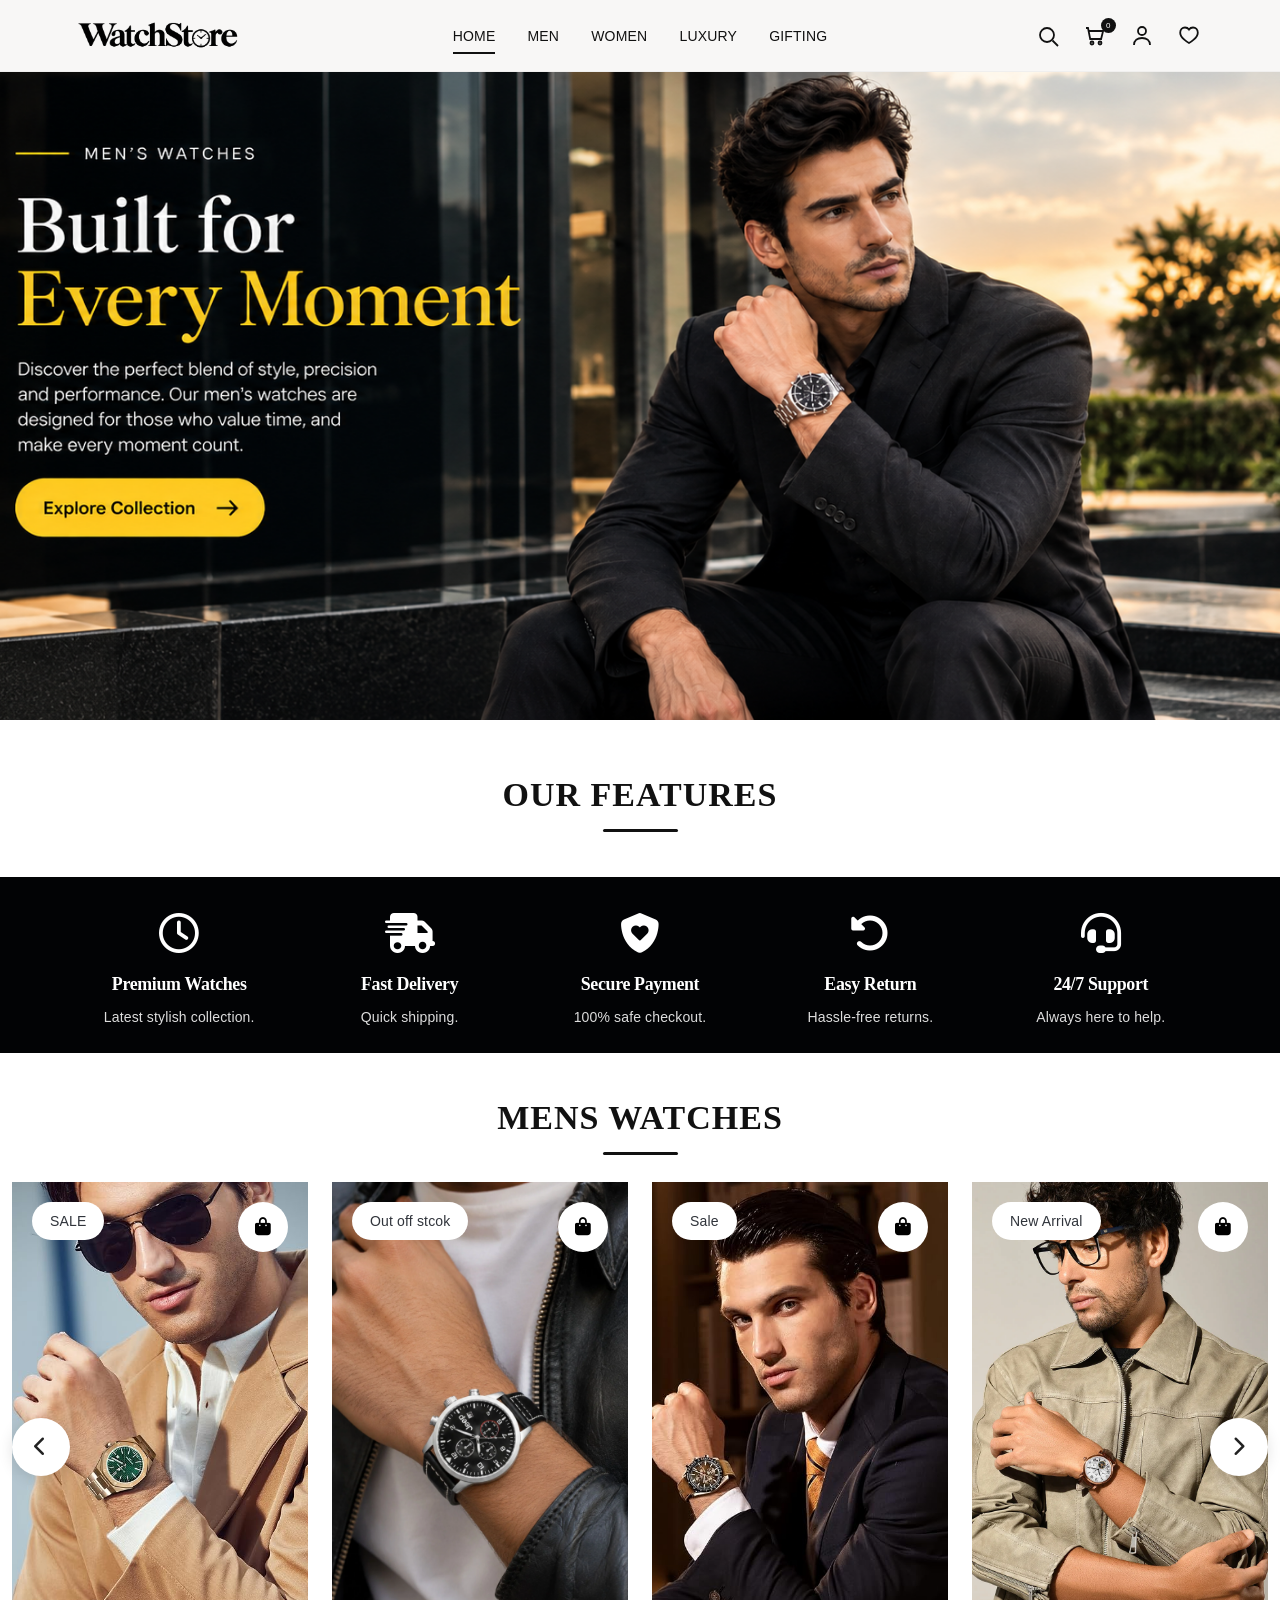
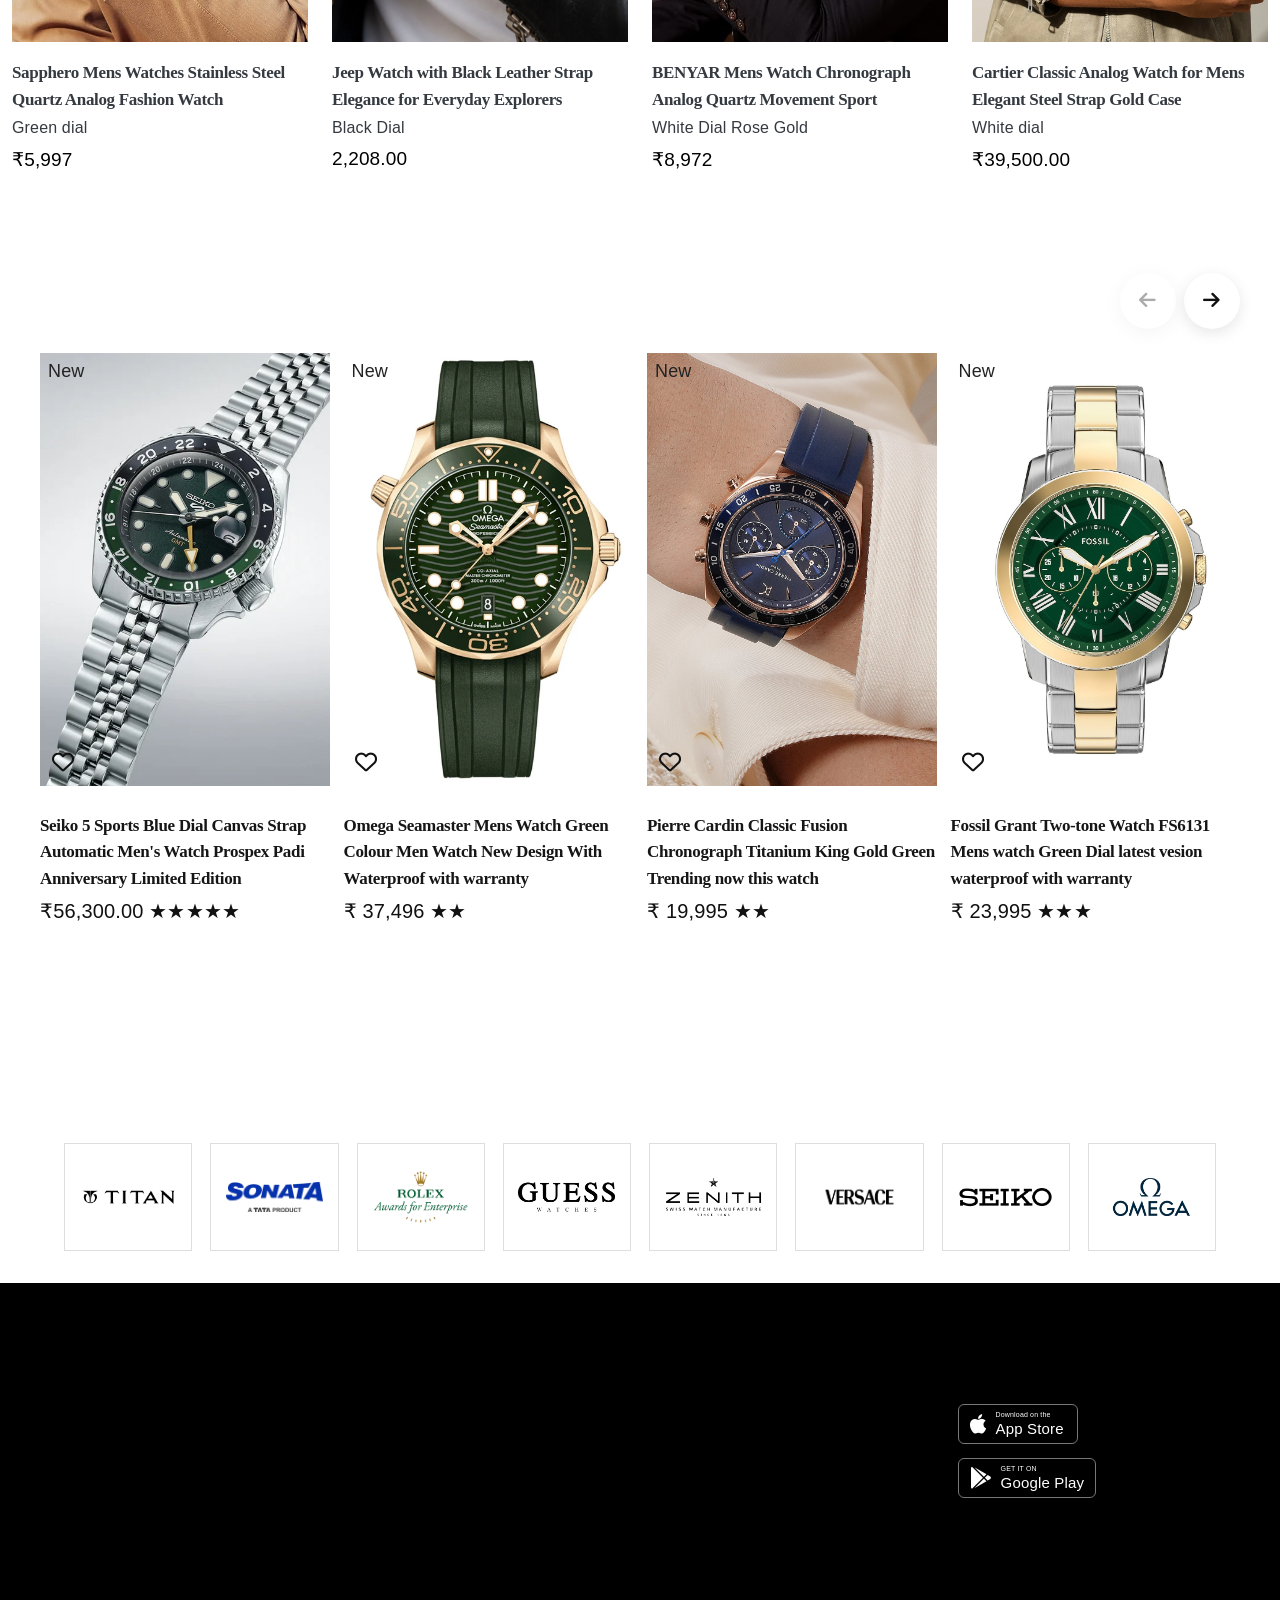
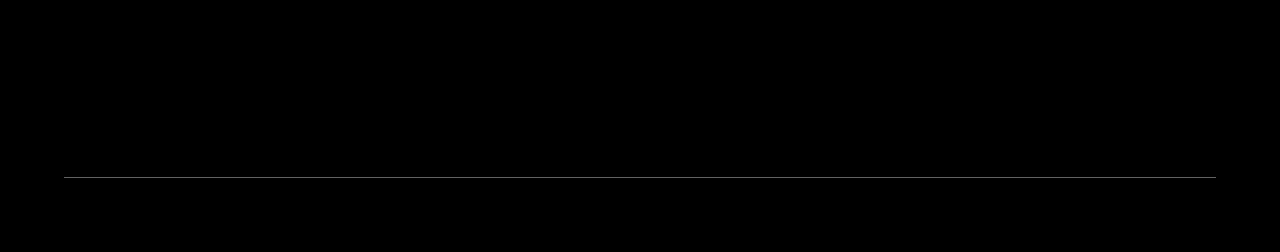
==== men.html @ a6485b63 "added new men page" ====
<!DOCTYPE html>
<html lang="en">

<head>
    <meta charset="UTF-8">
    <meta name="viewport" content="width=device-width, initial-scale=1.0">
    <title>WatchStore</title>

    <!-- Font Awesome Icons -->
    <link rel="stylesheet" href="https://cdnjs.cloudflare.com/ajax/libs/font-awesome/6.5.2/css/all.min.css">


    <!-- CSS -->
    <link rel="stylesheet" href="index.css">

</head>

<body>




    <!-- NAVBAR -->

    <header class="navbar">

        <div class="nav-container">

            <!-- LOGO -->
            <a href="#" class="logo">

                <!-- <div class="logo-icon">
                    <span></span>
                </div>

                <span class="scroll-reveal logo-text">
                  <div class="logo-img">
                     <img src="image-folder/logo-watch.png" alt="">
                  </div>
                </span> -->

                <span class="scroll-reveal logo-text">
                    <div class="logo-img">
                        <img src="image-folder/sachin-logo-one.png" alt="WatchStore Logo">
                    </div>
                </span>

            </a>


            <!-- DESKTOP MENU -->
            <nav class="desktop-nav">

                <a href="index.html" class="nav-link active">
                    HOME
                </a>

                <a href="men.html" class="nav-link">
                    MEN
                </a>

                <a href="women.html" class="nav-link">
                    WOMEN
                </a>

                <a href="luxury.html" class="nav-link">
                    LUXURY
                </a>

                <a href="gifting.html" class="nav-link">
                    GIFTING
                </a>

            </nav>


            <!-- RIGHT ICONS -->
            <div class="nav-actions">

                <!-- SEARCH -->
                <button class="icon-btn" data-popup="searchPopup" aria-label="Search">

                    <svg viewBox="0 0 24 24" fill="none" stroke="currentColor">

                        <circle cx="11" cy="11" r="7"></circle>

                        <line x1="16.5" y1="16.5" x2="22" y2="22">
                        </line>

                    </svg>

                </button>


                <!-- CART -->
                <button class="icon-btn cart-button" data-popup="cartPopup" aria-label="Cart">

                    <svg viewBox="0 0 24 24" fill="none" stroke="currentColor">

                        <path d="M3 4h2l2.2 11h10.9l2-8H6">
                        </path>

                        <circle cx="9" cy="19" r="1.5"></circle>

                        <circle cx="17" cy="19" r="1.5"></circle>

                    </svg>

                    <span class="cart-count">0</span>

                </button>


                <!-- PROFILE -->
                <button class="icon-btn" data-popup="profilePopup" aria-label="Profile">

                    <svg viewBox="0 0 24 24" fill="none" stroke="currentColor">

                        <circle cx="12" cy="7" r="4">
                        </circle>

                        <path d="M4 21c0-4.5 3.5-7 8-7s8 2.5 8 7">
                        </path>

                    </svg>

                </button>


                <!-- WISHLIST -->
                <button class="icon-btn" data-popup="wishlistPopup" aria-label="Wishlist">

                    <svg viewBox="0 0 24 24" fill="none" stroke="currentColor">

                        <path
                            d="M20.8 8.7c0 5.5-8.8 10.3-8.8 10.3S3.2 14.2 3.2 8.7C3.2 5.6 5.3 3.5 8 3.5c1.6 0 3.1.8 4 2.1 0.9-1.3 2.4-2.1 4-2.1 2.7 0 4.8 2.1 4.8 5.2z">
                        </path>

                    </svg>

                </button>


                <!-- HAMBURGER -->
                <button class="hamburger" id="hamburger" aria-label="Open menu">

                    <span></span>
                    <span></span>
                    <span></span>

                </button>

            </div>

        </div>

    </header>



    <!-- ================= MOBILE MENU ================= -->

    <div class="mobile-menu" id="mobileMenu">

        <nav>

            <a href="#">HOME</a>

            <a href="#">MEN</a>

            <a href="#">WOMEN</a>

            <a href="#">LUXURY</a>

            <a href="#">GIFTING</a>

        </nav>

    </div>



    <!-- ================= POPUP OVERLAY ================= -->

    <div class="popup-overlay" id="popupOverlay">
    </div>



    <!-- ================= SEARCH POPUP ================= -->

    <div class="popup" id="searchPopup">

        <div class="popup-header">

            <h3>Search</h3>

            <button class="popup-close">
                ×
            </button>

        </div>

        <div class="search-box">

            <input type="text" placeholder="Search watches...">

            <button>
                Search
            </button>

        </div>

    </div>



    <!-- ================= CART POPUP ================= -->

    <div class="popup" id="cartPopup">

        <div class="popup-header">

            <h3>Your Cart</h3>

            <button class="popup-close">
                ×
            </button>

        </div>

        <div class="empty-popup">

            <div class="popup-big-icon">🛒</div>

            <p>Your cart is empty.</p>

            <button class="popup-main-btn">
                SHOP NOW
            </button>

        </div>

    </div>



    <!-- ================= PROFILE POPUP ================= -->

    <div class="popup" id="profilePopup">

        <div class="popup-header">

            <h3>My Account</h3>

            <button class="popup-close">
                ×
            </button>

        </div>

        <div class="profile-options">

            <button>
                <span>♙</span>
                Login
            </button>

            <button>
                <span>＋</span>
                Create Account
            </button>

            <button>
                <span>⌁</span>
                My Orders
            </button>

        </div>

    </div>



    <!-- ================= WISHLIST POPUP ================= -->

    <div class="popup" id="wishlistPopup">

        <div class="popup-header">

            <h3>Wishlist</h3>

            <button class="popup-close">
                ×
            </button>

        </div>

        <div class="empty-popup">

            <div class="popup-big-icon">♡</div>

            <p>Your wishlist is empty.</p>

            <button class="popup-main-btn">
                EXPLORE WATCHES
            </button>

        </div>

    </div>

    </main>


    <!-- NAVABAR END -->

   
     <!-- =========================================
     SINGLE BANNER
========================================= -->

<section class="single-banner">

    <picture>

        <!-- =================================
             LARGE SCREEN
             1600px - 2560px
        ================================== -->
        <source
            media="(min-width: 1600px)"
            srcset="image-folder/highest-screen.png"
        >

        <!-- =================================
             LAPTOP
             1025px - 1599px
        ================================== -->
        <source
            media="(min-width: 1025px)"
            srcset="image-folder/webs-talk.png"
        >

        <!-- =================================
             TABLET
             768px - 1024px
        ================================== -->
        <source
            media="(min-width: 768px)"
            srcset="image-folder/tablet-mens.png"
        >

        <!-- =================================
             PHONE
             320px - 767px
        ================================== -->
        <source
            media="(min-width: 320px)"
            srcset="image-folder/mens-phone.png"
        >

        <!-- Fallback -->
        <img
            src="image-folder/mens-phone.png"
            alt=""
        >

    </picture>

</section>
   




    <section class="our-features-section scroll-reveal">

        <div class="our-features-heading">
            <h2>OUR FEATURES</h2>
            <span></span>
        </div>

    </section>



    <!-- CATEGORY FEATURED START -->




    <section class="category-featured mt-5 scroll-reveal">

        <!-- Heading -->
        <!-- <div class="featured-heading">
        <h2>CATEGORY FEATURED</h2>
    </div> -->


        <!-- Features -->
        <div class="featured-box">

            <!-- Feature 1 -->
            <div class="scroll-reveal feature-item">
                <div class=" feature-icon">
                    <i class="fa-regular fa-clock"></i>
                </div>

                <h3>Premium Watches</h3>
                <p>Latest stylish collection.</p>
            </div>


            <!-- Feature 2 -->
            <div class="scroll-reveal feature-item">
                <div class="feature-icon">
                    <i class="fa-solid fa-truck-fast"></i>
                </div>

                <h3>Fast Delivery</h3>
                <p>Quick shipping.</p>
            </div>


            <!-- Feature 3 -->
            <div class="scroll-reveal feature-item">
                <div class="feature-icon">
                    <i class="fa-solid fa-shield-heart"></i>
                </div>

                <h3>Secure Payment</h3>
                <p>100% safe checkout.</p>
            </div>


            <!-- Feature 4 -->
            <div class="scroll-reveal feature-item">
                <div class="scroll-reveal feature-icon">
                    <i class="fa-solid fa-rotate-left"></i>
                </div>

                <h3>Easy Return</h3>
                <p>Hassle-free returns.</p>
            </div>


            <!-- Feature 5 -->
            <div class="scroll-reveal feature-item support-item">
                <div class="scroll-reveal feature-icon">
                    <i class="fa-solid fa-headset"></i>
                </div>

                <h3>24/7 Support</h3>
                <p>Always here to help.</p>
            </div>

        </div>

    </section>

    <!-- CATEGORY FEATURED END -->




    <!-- ================= NEW ARRIVALS START ================= -->




    <section class="new-arrivals-section scroll-reveal">

        <div class="our-features-heading scroll-reveal">
            <h2>MENS WATCHES</h2>
            <span></span>
        </div>

        <div class="product-carousel-wrapper">

            <!-- LEFT ARROW -->
            <button class="product-arrow product-prev">
                <i class="fa-solid fa-chevron-left"></i>
            </button>


            <!-- CAROUSEL VIEWPORT -->
            <div class="product-carousel-viewport">

                <!-- CAROUSEL TRACK -->
                <div class="product-carousel-track">


                    <!-- PRODUCT 1 -->
                    <div class="product-card">

                        <div class="product-image">

                            <span class="product-badge">
                                SALE
                            </span>

                            <button class="product-bag">
                                <i class="fa-solid fa-bag-shopping"></i>
                            </button>

                            <img class="main-image" src="image-folder/mens-one-img.jpg"
                                alt="Watch">

                            <img class="hover-image" src="image-folder/mens-two.jpg"
                                alt="Watch">


                        </div>

                        <h3>Sapphero Mens Watches Stainless Steel Quartz Analog Fashion Watch</h3>

                        <p class="product-subtitle">
                            Green dial
                        </p>

                        <div class="product-bottom">

                            <span class="product-price">
                                ₹5,997
                            </span>

                            <span class="product-stars">
                                <!-- ★ ★ -->
                            </span>

                        </div>

                    </div>


                    <!-- PRODUCT 2 -->
                    <div class="product-card">

                        <div class="product-image">

                            <span class="product-badge">
                                Out off stcok
                            </span>

                            <button class="product-bag">
                                <i class="fa-solid fa-bag-shopping"></i>
                            </button>

                            <img class="main-image"
                                src="image-folder/mens-three.webp"
                                alt="Watch">

                            <img class="hover-image"
                                src="image-folder/mens-four.webp"
                                alt="Watch">

                        </div>

                        <h3>Jeep Watch with Black Leather Strap Elegance for Everyday Explorers</h3>

                        <p class="product-subtitle">
                            Black Dial
                        </p>

                        <div class="product-bottom">

                            <span class="product-price">
                                2,208.00
                            </span>

                            <span class="product-stars">
                                <!-- ★ ★ -->
                            </span>

                        </div>

                    </div>


                    <!-- PRODUCT 3 -->
                    <div class="product-card">

                        <div class="product-image">

                            <span class="product-badge">
                                Sale
                            </span>

                            <button class="product-bag">
                                <i class="fa-solid fa-bag-shopping"></i>
                            </button>

                            <img class="main-image" src="image-folder/mens-five.jpg"
                                alt="Watch">

                            <img class="hover-image" src="image-folder/mens-six.jpg"
                                alt="Watch">

                        </div>

                        <h3>BENYAR Mens Watch Chronograph Analog Quartz Movement Sport</h3>

                        <p class="product-subtitle">
                            White Dial Rose Gold
                        </p>

                        <div class="product-bottom">

                            <span class="product-price">
                                ₹8,972
                            </span>

                            <span class="product-stars">
                                <!-- ★ ★ -->
                            </span>

                        </div>

                    </div>


                    <!-- PRODUCT 4 -->
                    <div class="product-card">

                        <div class="product-image">

                            <span class="product-badge">
                                New Arrival
                            </span>

                            <button class="product-bag">
                                <i class="fa-solid fa-bag-shopping"></i>
                            </button>

                            <img class="main-image"
                                src="image-folder/mens-seven.webp"
                                alt="Watch">

                            <img class="hover-image"
                                src="image-folder/mens-eight.webp"
                                alt="Watch">

                        </div>

                        <h3>Cartier Classic Analog Watch for Mens
                            Elegant Steel Strap
                            Gold Case</h3>

                        <p class="product-subtitle">
                            White dial
                        </p>

                        <div class="product-bottom">

                            <span class="product-price">
                                ₹39,500.00
                            </span>

                            <span class="product-stars">
                                <!-- ★ ★ -->
                            </span>

                        </div>

                    </div>


                    <!-- PRODUCT 5 -->
                    <div class="product-card">

                        <div class="product-image">

                            <span class="product-badge">
                                Best Seller
                            </span>

                            <button class="product-bag">
                                <i class="fa-solid fa-bag-shopping"></i>
                            </button>

                            <img class="main-image"
                                src="image-folder/mens-nine.webp"
                                alt="Watch">

                            <img class="hover-image"
                                src="image-folder/mens-ten.webp"
                                alt="Watch">

                        </div>

                        <h3>RADO Captain Cook High-Tech Ceramic Skeleton - R32192152</h3>

                        <p class="product-subtitle">
                            Black Dial
                        </p>

                        <div class="product-bottom">

                            <span class="product-price">
                                ₹29,000.00
                            </span>

                            <span class="product-stars">
                                <!-- ★ ★ -->
                            </span>

                        </div>

                    </div>


                    <!-- PRODUCT 6 -->
                    <div class="product-card">

                        <div class="product-image">

                            <span class="product-badge">
                                Exclusive
                            </span>

                            <button class="product-bag">
                                <i class="fa-solid fa-bag-shopping"></i>
                            </button>

                            <img class="main-image" src="image-folder/mens-eleven.jpg"
                                alt="Watch">

                            <img class="hover-image" src="image-folder/mens-twelve.jpg"
                                alt="Watch">

                        </div>

                        <h3>Sylvi Professional Edge Stainless Steel Strap Analog Watches for Men's</h3>

                        <p class="product-subtitle">
                            Black Dial
                        </p>

                        <div class="product-bottom">

                            <span class="product-price">
                                ₹2,147
                            </span>

                            <span class="product-stars">
                                <!-- ★ ★ -->
                            </span>

                        </div>

                    </div>


                    <!-- PRODUCT 7 -->
                    <div class="product-card">

                        <div class="product-image">

                            <span class="product-badge">
                                Just Arrived
                            </span>

                            <button class="product-bag">
                                <i class="fa-solid fa-bag-shopping"></i>
                            </button>

                            <img class="main-image" src="image-folder/mens-thirtyen.jpg"
                                alt="Watch">

                            <img class="hover-image" src="image-folder/mens-fourtyen.jpg"
                                alt="Watch">

                        </div>

                        <h3>Sonata Quartz Analog with Day and Date Green Dial Golden For men's</h3>

                        <p class="product-subtitle">
                            Green Dial Golden Stainless
                        </p>

                        <div class="product-bottom">

                            <span class="product-price">
                                ₹2,995
                            </span>

                            <span class="product-stars">
                                <!-- ★ ★ -->
                            </span>

                        </div>

                    </div>


                    <!-- PRODUCT 8 -->
                    <div class="product-card">

                        <div class="product-image">

                            <span class="product-badge">
                                Hot Deal
                            </span>

                            <button class="product-bag">
                                <i class="fa-solid fa-bag-shopping"></i>
                            </button>

                            <img class="main-image"
                                src="image-folder/mens-fiftyen.webp"
                                alt="Watch">

                            <img class="hover-image"
                                src="image-folder/mens-sixtyen.webp"
                                alt="Watch">

                        </div>

                        <h3>Versace Men 44 X 54.3 mm Size Blue Rectangular Dial Analog Watch VESP00724</h3>

                        <p class="product-subtitle">
                            Rectangular Dial Strap
                        </p>

                        <div class="product-bottom">

                            <span class="product-price">
                                ₹95,940
                            </span>

                            <span class="product-stars">
                                <!-- ★ ★ -->
                            </span>

                        </div>

                    </div>


                    <!-- PRODUCT 9 -->
                    <div class="product-card">

                        <div class="product-image">

                            <span class="product-badge">
                                Trending Now
                            </span>

                            <button class="product-bag">
                                <i class="fa-solid fa-bag-shopping"></i>
                            </button>

                            <img class="main-image"
                                src="image-folder/mens-seventeen.webp"
                                alt="Watch">
                            <img class="hover-image" src="image-folder/mens-eightyen.webp"
                              alt="Watch">

                        </div>

                        <h3>Zenith 1966 - Swiss Manual Wind Caliber Handmade Green Leather Strap</h3>

                        <p class="product-subtitle">
                            Green Dial Stainless Steel
                        </p>

                        <div class="product-bottom">

                            <span class="product-price">
                                ₹36,500.00
                            </span>

                            <span class="product-stars">
                                <!-- ★ ★ -->
                            </span>

                        </div>

                    </div>


                    <!-- PRODUCT 10 -->
                    <div class="product-card">

                        <div class="product-image">

                            <span class="product-badge">
                                Just Arrived
                            </span>

                            <button class="product-bag">
                                <i class="fa-solid fa-bag-shopping"></i>
                            </button>

                            <img class="main-image"
                                src="image-folder/mens-nintyen.jpg"
                                alt="Watch">

                            <img class="hover-image"
                                src="image-folder/mens-twenty.webp"
                                alt="Watch">

                        </div>

                        <h3>Titan Women's Lagan Watch: Rose Gold Accents & Refined Elegance Watch</h3>

                        <p class="product-subtitle">
                            White Dial Leather
                        </p>

                        <div class="product-bottom">

                            <span class="product-price">
                                ₹ 3,185.00
                            </span>

                            <span class="product-stars">
                                <!-- ★ ★ -->
                            </span>

                        </div>

                    </div>


                    <!-- PRODUCT 11 -->
                    <div class="product-card">

                        <div class="product-image">

                            <span class="product-badge">
                                Coming Soon
                            </span>

                            <button class="product-bag">
                                <i class="fa-solid fa-bag-shopping"></i>
                            </button>

                            <img class="main-image"
                                src="image-folder/twenty-one-img.webp"
                                alt="Watch">

                            <img class="hover-image"
                                src="image-folder/twenty-two-img.webp" alt="Watch">

                        </div>

                        <h3>Automatic Rolex DateJust Blue Dial & Strap Auto</h3>

                        <p class="product-subtitle">
                            Red and Blue Dair
                        </p>

                        <div class="product-bottom">

                            <span class="product-price">
                                ₹397,500.00
                            </span>

                            <span class="product-stars">
                                <!-- ★ ★ -->
                            </span>

                        </div>

                    </div>


                    <!-- PRODUCT 12 -->
                    <div class="product-card">

                        <div class="product-image">

                            <span class="product-badge">
                                old Out </span>

                            </span>

                            <button class="product-bag">
                                <i class="fa-solid fa-bag-shopping"></i>
                            </button>


                            <img class="main-image" src="image-folder/twenty-three.jpg"
                                alt="Watch">

                            <img class="hover-image" src="image-folder/twenty-four.webp"
                                alt="Watch">


                        </div>

                        <h3>GUESS Mens Blue Rose Gold Tone Multi-function Watch</h3>

                        <p class="product-subtitle">
                            Blue Dial
                        </p>

                        <div class="product-bottom">

                            <span class="product-price">
                                ₹55,000.00
                            </span>

                            <span class="product-stars">
                                <!-- ★ ★ -->
                            </span>

                        </div>

                    </div>


                </div>
                <!-- CAROUSEL TRACK END -->

            </div>
            <!-- CAROUSEL VIEWPORT END -->


            <!-- RIGHT ARROW -->
            <button class="product-arrow product-next">
                <i class="fa-solid fa-chevron-right"></i>
            </button>

        </div>
        <!-- CAROUSEL WRAPPER END -->


    </section>


    <!-- NEW ARRIVALS BEST SELLER START -->


    <section class="watch-product-section">

        <div class="watch-product-top">

            <!-- Tabs -->
            <div class="watch-product-tabs">
                <button class=" scroll-reveal watch-tab active" data-tab="newArrivals">
                    New Arrivals
                </button>

                <button class=" scroll-reveal watch-tab" data-tab="bestSeller">
                    Best Seller
                </button>
            </div>

            <!-- Arrows -->
            <div class="watch-slider-arrows">
                <button class="watch-arrow watch-prev" aria-label="Previous">
                    <i class="fa-solid fa-arrow-left"></i>
                </button>

                <button class="watch-arrow watch-next" aria-label="Next">
                    <i class="fa-solid fa-arrow-right"></i>
                </button>
            </div>

        </div>


        <!-- ================= NEW ARRIVALS ================= -->
        <div class="watch-tab-content active" id="newArrivals">

            <div class="watch-slider-wrapper">
                <div class="watch-slider-track">

                    <!-- Product 1 -->
                    <div class="watch-product-card">

                        <div class="watch-product-image">

                            <span class="watch-product-label">
                                New
                            </span>

                            <button class="watch-wishlist">
                                <i class="fa-regular fa-heart"></i>
                            </button>

                            <img class="watch-img-main"
                                src="image-folder/mens-twenty-five.webp"
                                alt="Timex Watch">

                            <img class="watch-img-hover"
                                src="image-folder/mens-twenty-six.webp"
                                alt="Timex Watch">

                        </div>

                        <div class="watch-product-info">

                            <h3>
                                Seiko 5 Sports Blue Dial Canvas Strap Automatic Men's Watch Prospex Padi Anniversary
                                Limited Edition
                            </h3>

                            <div class="watch-price">
                                ₹56,300.00 <span>★★★★★</span>
                            </div>



                        </div>

                    </div>


                    <!-- Product 2 -->
                    <div class="watch-product-card">

                        <div class="watch-product-image">

                            <span class="watch-product-label">
                                New
                            </span>

                            <button class="watch-wishlist">
                                <i class="fa-regular fa-heart"></i>
                            </button>

                            <img class="watch-img-main"
                                src="image-folder/mens-twenty-seven.webp"
                                alt="Guess Watch">

                            <img class="watch-img-hover"
                                src="image-folder/mens-twenty-eight.jpg"
                                alt="Guess Watch">

                        </div>

                        <div class="watch-product-info">

                            <h3>
                                Omega Seamaster Mens Watch Green
                                Colour Men Watch New Design With Waterproof with warranty
                            </h3>

                            <div class="watch-price-row">
                                <span class="watch-price">
                                    ₹ 37,496 <span>★★</span>
                                </span>

                                <span class="watch-old-price">
                                    <!-- ₹ 14,995 -->
                                </span>

                                <span class="watch-discount">
                                    <!-- 30% OFF -->
                                </span>
                            </div>

                        </div>

                    </div>


                    <!-- Product 3 -->
                    <div class="watch-product-card">

                        <div class="watch-product-image">

                            <span class="watch-product-label">
                                New
                            </span>

                            <button class="watch-wishlist">
                                <i class="fa-regular fa-heart"></i>
                            </button>

                            <img class="watch-img-main"
                                src="image-folder/mens-twenty-nine.jpg"
                                alt="Guess Grey Watch">

                            <img class="watch-img-hover"
                                src="image-folder/mens-thirty.jpg"
                                alt="Guess Grey Watch">

                        </div>

                        <div class="watch-product-info">

                            <h3>
                                Pierre Cardin
                                Classic Fusion Chronograph Titanium King Gold Green Trending now this watch
                            </h3>

                            <div class="watch-price">
                                ₹ 19,995 <span>★★</span>
                            </div>

                        </div>

                    </div>


                    <!-- Product 4 -->
                    <div class="watch-product-card">

                        <div class="watch-product-image">

                            <span class="watch-product-label">
                                New
                            </span>

                            <button class="watch-wishlist">
                                <i class="fa-regular fa-heart"></i>
                            </button>

                            <img class="watch-img-main"
                                src="image-folder/mens-thirty-one.jpg"
                                alt="Timex NASA Watch">

                            <img class="watch-img-hover"
                                src="image-folder/mens-thirty-two.jpg"
                                alt="Timex NASA Watch">

                        </div>

                        <div class="watch-product-info">

                            <h3>
                                Fossil Grant Two-tone Watch FS6131 Mens watch Green Dial latest vesion waterproof with
                                warranty
                            </h3>

                            <div class="watch-price">
                                ₹ 23,995 <span>★★★</span>
                            </div>

                            <div class="watch-review">
                                <span class="watch-stars">

                                </span>
                                <span></span>
                            </div>

                        </div>

                    </div>


                    <!-- Product 5 -->
                    <div class="watch-product-card">

                        <div class="watch-product-image">

                            <span class="watch-product-label">
                                New
                            </span>

                            <button class="watch-wishlist">
                                <i class="fa-regular fa-heart"></i>
                            </button>

                            <img class="watch-img-main"
                                src="image-folder/mens-thirty-three.webp"
                                alt="Luxury Watch">

                            <img class="watch-img-hover"
                                src="image-folder/mens-thirty-fourr.webp"
                                alt="Luxury Watch">
                        </div>

                        <div class="watch-product-info">

                            <h3>
                                Longines
                                The Longines Master Collecti Office and professional Watch with office work white dial
                            </h3>

                            <div class="watch-price">
                                ₹ 24,995
                            </div>

                        </div>

                    </div>

                </div>
            </div>

        </div>


        <!-- ================= BEST SELLER ================= -->
        <div class="watch-tab-content" id="bestSeller">

            <div class="watch-slider-wrapper">
                <div class="watch-slider-track">

                    <!-- Product 1 -->
                    <div class="watch-product-card">

                        <div class="watch-product-image">

                            <span class="watch-product-label">
                                Sale
                            </span>

                            <button class="watch-wishlist">
                                <i class="fa-regular fa-heart"></i>
                            </button>

                            <img class="watch-img-main" src="image-folder/mens-thirty-five.webp" alt="Best Seller Watch">

                            <img class="watch-img-hover" src="image-folder/mens-thirty-six.webp">

                        </div>

                        <div class="watch-product-info">

                            <h3>
                                Bulova Marine Star Automatic
                                Analog Men's Watch crystal material 
                            </h3>

                            <div class="watch-price-row">

                                <span class="watch-price">
                                    ₹ 10,496
                                </span>

                                <span class="watch-old-price">
                                    ₹ 14,995
                                </span>

                                <span class="watch-discount">
                                    30% OFF
                                </span>

                                <div class="watch-review">
                                <span class="watch-stars">
                                    ★★★★★
                                </span>
                                <span>32 reviews</span>
                            </div>

                            </div>

                        </div>

                    </div>


                    <!-- Product 2 -->
                    <div class="watch-product-card">

                        <div class="watch-product-image">

                            <span class="watch-product-label">
                                New
                            </span>

                            <button class="watch-wishlist">
                                <i class="fa-regular fa-heart"></i>
                            </button>

                            <img class="watch-img-main" src="image-folder/mens-thirty-seven.webp" alt="Best Seller Watch">

                            <img class="watch-img-hover" src="image-folder/mens-thirty-eight.webp" alt="Best Seller Watch">

                        </div>

                        <div class="watch-product-info">

                            <h3>
                               Jeep Watch with Black Leather Strap Rugged Elegance for Everyday
                            </h3>

                            <div class="watch-price">
                                2,208.00 
                            </div>
                            <div class="watch-review">
                                <span class="watch-stars">
                                    ★★★★★
                                </span>
                                <span>20 reviews</span>
                            </div>
                        </div>

                    </div>


                    <!-- Product 3 -->
                    <div class="watch-product-card">

                        <div class="watch-product-image">

                            <span class="watch-product-label">
                                New
                            </span>

                            <button class="watch-wishlist">
                                <i class="fa-regular fa-heart"></i>
                            </button>

                            <img class="watch-img-main" src="image-folder/citizen-one.webp" alt="Best Seller Watch">

                            <img class="watch-img-hover" src="image-folder/citizen-second.webp" alt="Best Seller Watch">

                        </div>

                        <div class="watch-product-info">

                            <h3>
                               Citizen Premium Gold Automatic Green Dial Stainless Steel Luxury Watch
                            </h3>

                            <div class="watch-price">
                                ₹ 20,495
                            </div>

                            <div class="watch-review">
                                <span class="watch-stars">
                                    ★★★★★
                                </span>
                                <span>11 reviews</span>
                            </div>

                        </div>

                    </div>


                    <!-- Product 4 -->
                    <div class="watch-product-card">

                        <div class="watch-product-image">

                            <span class="watch-product-label">
                                Sale
                            </span>

                            <button class="watch-wishlist">
                                <i class="fa-regular fa-heart"></i>
                            </button>

                            <img class="watch-img-main" src="image-folder/mens-fourty-one.jpg" alt="Best Seller Watch">

                            <img class="watch-img-hover" src="image-folder/mens-fourty-two.jpg"
                                alt="Best Seller Watch">

                        </div>

                        <div class="watch-product-info">

                            <h3>
                                Timex Automatic Black Dial
                                Men Watch waterproof green and steel dial
                            </h3>

                            <div class="watch-price-row">

                                <span class="watch-price">
                                    ₹ 18,995
                                </span>

                                <span class="watch-old-price">
                                    ₹ 22,995
                                </span>
           
                                <span class="watch-discount">
                                    20% OFF
                                </span>
                                 <div class="watch-review">
                                <span class="watch-stars">
                                    ★★★★★
                                </span>
                                <span>5 reviews</span>
                            </div>
                            </div>

                        </div>

                    </div>


                    <!-- Product 5 -->
                    <div class="watch-product-card">

                        <div class="watch-product-image">

                            <span class="watch-product-label">
                                Sale
                            </span>

                            <button class="watch-wishlist">
                                <i class="fa-regular fa-heart"></i>
                            </button>

                            <img class="watch-img-main" src="image-folder/mens-fourty-three.jpg" alt="Best Seller Watch">

                            <img class="watch-img-hover" src="image-folder/mens-fourty-four.jpg"
                                alt="Best Seller Watch">

                        </div>

                        <div class="watch-product-info">

                            <h3>
                                Timex Automatic Black Dial
                                Men Watch waterproof green and steel dial
                            </h3>

                            <div class="watch-price-row">

                                <span class="watch-price">
                                    ₹ 18,995
                                </span>

                                <span class="watch-old-price">
                                    ₹ 22,995
                                </span>
           
                                <span class="watch-discount">
                                    20% OFF
                                </span>
                                 <div class="watch-review">
                                <span class="watch-stars">
                                    ★★★★★
                                </span>
                                <span>5 reviews</span>
                            </div>
                            </div>

                        </div>

                    </div>
                </div>
            </div>

        </div>


        <!-- View All -->
        <div class="watch-view-all-box scroll-reveal">
            <a href="#" class="watch-view-all">
                View All
            </a>
        </div>

    </section>

    <!-- NEW ARRIVALS BEST SELLER END -->


      



    <!-- OUR BRAND START -->
    <!-- =========================================
     OUR BRANDS
========================================= -->

    <section class="our-brands-section">

        <div class="our-brands-heading">
            <h2 class="scroll-reveal">Our Brands</h2>
        </div>


        <div class="brands-slider">

            <div class="brands-track">

                <!-- 1 -->
                <div class="brand-box">
                    <img src="image-folder/titan-img.png" alt="Titan">
                </div>

                <!-- 2 -->
                <div class="brand-box">
                    <img src="image-folder/sonata-brand.webp" alt="Sonata">
                </div>

                <!-- 3 -->
                <div class="brand-box">
                    <img src="image-folder/rolex-one.webp" alt="Rolex">
                </div>

                <!-- 4 -->
                <div class="brand-box">
                    <img src="image-folder/guess-img.png" alt="Guess">
                </div>

                <!-- 5 -->
                <div class="brand-box">
                    <img src="image-folder/zenith-img.png" alt="Zenith">
                </div>

                <!-- 6 -->
                <div class="brand-box">
                    <img src="image-folder/versace-img.png" alt="Versace">
                </div>

                <!-- 7 -->
                <div class="brand-box">
                    <img src="image-folder/seikko-img.png" alt="Seiko">
                </div>

                <!-- 8 -->

                <!-- <div class="brand-box">
                    <img src="https://www.helioswatchstore.com/on/demandware.static/-/Library-Sites-HeliosSharedLibrary/default/dwecbefab1/images/homepage/brandLogos/anneklein-logo_1.jpg" alt="Timeless">
                </div> -->

                <!-- 9 -->
                <div class="brand-box">
                    <img src="image-folder/omega-second.png" alt="Fossil">
                </div>

                <!-- 10 -->
                <div class="brand-box">
                    <img src="image-folder/hublot-img.png" alt="Casio">
                </div>


                <!-- DUPLICATE FOR SEAMLESS LOOP -->

                <div class="brand-box">
                    <img src="image-folder/titan-img.png" alt="Titan">
                </div>

                <div class="brand-box">
                    <img src="image-folder/sonata-img.webp" alt="Sonata">
                </div>

                <div class="brand-box">
                    <img src="image-folder/rolex-award.webp" alt="Rolex">
                </div>

                <div class="brand-box">
                    <img src="image-folder/guess-brand.png" alt="Guess">
                </div>

                <div class="brand-box">
                    <img src="image-folder/zenith-brand.png" alt="Zenith">
                </div>

                <div class="brand-box">
                    <img src="image-folder/versace-imgg.png" alt="Versace">
                </div>

                <div class="brand-box">
                    <img src="image-folder/seiko-brand.png" alt="Seiko">
                </div>

                <!-- <div class="brand-box">
                    <img src="https://www.helioswatchstore.com/on/demandware.static/-/Library-Sites-HeliosSharedLibrary/default/dwecbefab1/images/homepage/brandLogos/anneklein-logo_1.jpg" alt="Timeless">
                </div> -->

                <div class="brand-box">
                    <img src="image-folder/omega-second.png" alt="Fossil">
                </div>

                <div class="brand-box">
                    <img src="image-folder/hublot-brand.png" alt="Casio">
                </div>

            </div>

        </div>

    </section>



    <!-- OUR BRAND END -->







    <!-- FOOTER START -->
    <!-- ===================== FOOTER START ===================== -->

    <footer class="sachin-footer">

        <div class="sachin-footer-container">

            <!-- COLUMN 1 -->
            <div class="sachin-footer-column">
                <h3 class="scroll-reveal">COLLECTIONS</h3>

                <a class="scroll-reveal" href="#">Diver's</a>
                <a class="scroll-reveal" href="#">Automatics Watch</a>
                <a class="scroll-reveal" href="#">Police Batman</a>
                <a class="scroll-reveal" href="#">Stellar</a>
                <a class="scroll-reveal" href="#">Raga Power Pearls</a>
                <a class="scroll-reveal" href="#">Nebula Jewels</a>
                <a class="scroll-reveal" href="#">Grandmaster</a>
                <a class="scroll-reveal" href="#">Maritime</a>
            </div>


            <!-- COLUMN 2 -->
            <div class="sachin-footer-column">
                <h3 class="scroll-reveal">CUSTOMER SERVICE</h3>

                <a class="scroll-reveal" href="#">Payment Options</a>
                <a class="scroll-reveal" href="#">Track Order</a>
                <a class="scroll-reveal" href="#">Encircle Program</a>
                <a class="scroll-reveal" href="#">Find Titan World Stores</a>
                <a class="scroll-reveal" href="#">E Warranty Registration</a>
                <a class="scroll-reveal" href="#">Cookie Policy</a>
                <a class="scroll-reveal" href="#">Exercise Your Rights</a>
            </div>


            <!-- COLUMN 3 -->
            <div class="sachin-footer-column">
                <h3 class="scroll-reveal">CONTACT US</h3>

                <a class="scroll-reveal" href="tel:18002660123">1800-266-0123</a>
                <a class="scroll-reveal" href="mailto:customercare@titan.co.in">
                    Watchstore.com
                </a>
                <a class="scroll-reveal" href="#">Help &amp; Contact</a>
                <a class="scroll-reveal" href="#">FAQs</a>
            </div>


            <!-- COLUMN 4 -->
            <div class="sachin-footer-column">
                <h3 class="scroll-reveal">ABOUT TITAN</h3>

                <a class="scroll-reveal" href="#">Brand Protection</a>
                <a class="scroll-reveal" href="#">Corporate</a>
                <a class="scroll-reveal" href="#">Careers</a>
                <a class="scroll-reveal" href="#">Blog</a>
                <a class="scroll-reveal" href="#">Styled By Watch</a>
            </div>


            <!-- COLUMN 5 -->
            <div class="sachin-footer-extra">

                <h3 class="scroll-reveal">Download Watch World App</h3>

                <div class="sachin-app-buttons">

                    <a href="#" class="sachin-app-btn">
                        <i class="fa-brands fa-apple"></i>

                        <span>
                            <small>Download on the</small>
                            App Store
                        </span>
                    </a>


                    <a href="#" class="sachin-app-btn">
                        <i class="fa-brands fa-google-play"></i>

                        <span>
                            <small>GET IT ON</small>
                            Google Play
                        </span>
                    </a>

                </div>


                <!-- SOCIAL -->
                <h3 class="scroll-reveal sachin-social-title">Follow Us With</h3>

                <div class="scroll-reveal sachin-social-icons">

                    <a href="#" aria-label="Facebook">
                        <i class="fa-brands fa-facebook-f"></i>
                    </a>

                    <a href="#" aria-label="Instagram">
                        <i class="fa-brands fa-instagram"></i>
                    </a>

                    <a href="#" aria-label="X">
                        <i class="fa-brands fa-x-twitter"></i>
                    </a>

                    <a href="#" aria-label="YouTube">
                        <i class="fa-brands fa-youtube"></i>
                    </a>

                </div>


                <!-- HELP -->
                <div class="sachin-footer-help">

                    <p class="scroll-reveal">
                        Want Help?
                        <a href="#">Click Here</a>
                        To Chat With Us
                        <span class="sachin-whatsapp">
                            <i class="fa-brands fa-whatsapp"></i>
                        </span>
                    </p>

                    <p class="scroll-reveal">
                        Operating Hours: 10:00AM To 7:30PM
                    </p>

                    <p class="scroll-reveal">
                        Monday To Saturday
                    </p>

                </div>

            </div>

        </div>


        <!-- FOOTER LINE -->
        <div class="sachin-footer-line"></div>


        <!-- COPYRIGHT -->
        <div class="scroll-reveal sachin-copyright">
            <a class="copyright" href="https://www.instagram.com/star_sachin_rajput?stkn=MXFvcHB3MWo0ODF6Yg=="> 2026
                Sachin Singh Rajput watch store @gmail.com </a>
        </div>

    </footer>

    <!-- ===================== FOOTER END ===================== -->
    <!-- FOOTER END -->



    <!-- JAVASCRIPT -->
    <script src="index.js"></script>

</body>

</html>
---- index.css ----
* {
    margin: 0;
    padding: 0;
    box-sizing: border-box;
}

html {
    scroll-behavior: smooth;
}

body {
    /* font-family: Arial, Helvetica, sans-serif; */
    color: #111;
    background: #fff;
    overflow-x: hidden;
}

/* Headings (Hero title, section headers) */
h1, h2, h3, .logo-text {
  font-family: 'Playfair Display', Georgia, serif;
  letter-spacing: -0.02em;
}

/* Paragraphs, descriptions, navigation links */
body, p, a, button {
  font-family: 'Inter', -apple-system, BlinkMacSystemFont, sans-serif;
  letter-spacing: 0.01em;
}

/* Pro tip for subheadings/navigation labels */
.nav-links, .section-subtitle {
  text-transform: uppercase;
  letter-spacing: 0.15em; /* Gives an elevated luxury feel */
}

/* =========================================
   NAVBAR
========================================= */

.navbar {
    position: fixed;
    top: 0;
    left: 0;
    width: 100%;
    height: 72px;
    background: #f8f7f6;
    z-index: 9999;
    border-bottom: 1px solid rgba(0, 0, 0, 0.03);
}


/* =========================================
   NAV CONTAINER
========================================= */

.nav-container {
    width: 100%;
    max-width: 2560px;
    height: 100%;
    margin: auto;
    padding-left: clamp(18px, 6vw, 95px);
    padding-right: clamp(18px, 6vw, 95px);
    display: grid;
    grid-template-columns: 1fr auto 1fr;
    align-items: center;
}


/* =========================================
   LOGO
========================================= */

.logo {
    display: flex;
    align-items: center;
    gap: 12px;
    text-decoration: none;
    color: #111;
    width: max-content;
}


.logo-icon {
    width: 30px;
    height: 34px;
    position: relative;
    display: flex;
    align-items: center;
    justify-content: center;
}

/* responisve logo */
  
.logo-img img{
    height: 65px;
    /* width: 80%; */
    object-fit: cover;
}
@media (max-width: 320px) {
    .logo-img img{
        height: 50px;
        /* margin-top: 8px; */
    }
}
/* responisve logo end */

 


.logo-icon::before {
    content: "";
    position: absolute;
    width: 21px;
    height: 27px;
    border: 2px solid #8ca9c4;
    border-radius: 4px;
    top: 3px;
    left: 5px;
}

.logo-icon::after {
    content: "";
    position: absolute;
    width: 19px;
    height: 19px;
    border-radius: 50%;
    background: linear-gradient(
    135deg,
     #6948b7,
     #263e91
    );
    left: 0;
    top: 6px;
}

.logo-icon span {
    position: relative;
    z-index: 2;
    color: white;
    font-size: 15px;
    transform: translateX(-5px);
}

.logo-text {
    /* font-family: Georgia, "Times New Roman", serif; */
    font-size: clamp(24px, 2vw, 31px);
    /* font-weight: 400; */
    letter-spacing: 0.3px;
}


/* =========================================
   DESKTOP MENU
========================================= */

.desktop-nav {
    display: flex;
    align-items: center;
    justify-content: center;
    gap: clamp(25px, 2.5vw, 38px);
}

.nav-link {
    position: relative;
    display: inline-block;
    color: #111;
    text-decoration: none;
    font-size: 14px;
    /* font-weight: 500; */
    letter-spacing: 0.2px;
    padding: 28px 0;
}


/* =========================================
   UNDERLINE ANIMATION
========================================= */

.nav-link::after {
    content: "";
    position: absolute;
    left: 0;
    bottom: 18px;
    width: 100%;
    height: 2px;
    background: #111;
    transform: scaleX(0);
    transform-origin: right;
    transition: transform 0.35s ease;
}

.nav-link:hover::after,
.nav-link.active::after {
    transform: scaleX(1);
    transform-origin: left;
}


/* =========================================
   RIGHT ACTIONS
========================================= */

.nav-actions {
    justify-self: end;
    display: flex;
    align-items: center;
    gap: clamp(15px, 1.5vw, 25px);
}


/* =========================================
   ICON BUTTON
========================================= */

.icon-btn {
    position: relative;
    width: 28px;
    height: 42px;
    border: none;
    background: transparent;
    color: #111;
    cursor: pointer;
    display: flex;
    align-items: center;
    justify-content: center;
    transition:
        transform 0.25s ease,
        opacity 0.25s ease;
}


.icon-btn svg {
    width: 24px;
    height: 24px;
    stroke-width: 1.8;
}


/* =========================================
   CART COUNT
========================================= */

.cart-count {
    position: absolute;
    top: 3px;
    right: -7px;
    width: 15px;
    height: 15px;
    display: flex;
    align-items: center;
    justify-content: center;
    background: #111;
    color: white;
    border-radius: 50%;
    font-size: 8px;
}


/* =========================================
   HAMBURGER
========================================= */

.hamburger {
    display: none;
    position: relative;
    width: 42px;
    height: 42px;
    border: none;
    background: transparent;
    cursor: pointer;
}

.hamburger span {
    position: absolute;
    left: 9px;
    width: 24px;
    height: 2px;
    background: #111;
    transition: 0.35s ease;
}

.hamburger span:nth-child(1) {
    top: 12px;
}

.hamburger span:nth-child(2) {
    top: 20px;
}

.hamburger span:nth-child(3) {
    top: 28px;
}

.hamburger.active span:nth-child(1) {
    top: 20px;
    transform: rotate(45deg);
}

.hamburger.active span:nth-child(2) {
    opacity: 0;
}

.hamburger.active span:nth-child(3) {
    top: 20px;
    transform: rotate(-45deg);
}


/* =========================================
   MOBILE MENU
========================================= */

.mobile-menu {
    position: fixed;
    top: 72px;
    left: 0;
    width: 100%;
    height: calc(100vh - 72px);
    background: rgba(248, 247, 246, 0.98);
    backdrop-filter: blur(12px);
    z-index: 9998;
    padding: 30px 25px;
    visibility: hidden;
    opacity: 0;
    transform: translateY(-15px);
    transition:
    opacity 0.35s ease,
    transform 0.35s ease,
    visibility 0.35s ease;
}

.mobile-menu.active {
    visibility: visible;
    opacity: 1;
    transform: translateY(0);
}

.mobile-menu nav {
    display: flex;
    flex-direction: column;
    gap: 5px;
}

.mobile-menu a {
    position: relative;
    width: max-content;
    padding: 15px 0;
    color: #111;
    text-decoration: none;
    font-size: 21px;
    /* font-weight: 500; */
}

.mobile-menu a::after {
    content: "";
    position: absolute;
    left: 0;
    bottom: 7px;
    width: 100%;
    height: 2px;
    background: #111;
    transform: scaleX(0);
    transform-origin: right;
    transition: transform 0.3s ease;
}

.mobile-menu a:hover::after {
    transform: scaleX(1);
    transform-origin: left;
}


/* =========================================
   POPUP OVERLAY
========================================= */

.popup-overlay {
    position: fixed;
    inset: 0;
    background: rgba(0, 0, 0, 0.22);
    /* backdrop-filter: blur(3px); */
    z-index: 10000;
    opacity: 0;
    visibility: hidden;
    transition:
    opacity 0.3s ease,
    visibility 0.3s ease;
}

.popup-overlay.active {
    opacity: 1;
    visibility: visible;
}


/* =========================================
   POPUP
========================================= */

.popup {
    position: fixed;
    top: 88px;
    right: clamp(15px, 5vw, 90px);
    width: min(400px, calc(100vw - 30px));
    padding: 25px;
    background: white;
    border-radius: 16px;
    box-shadow: 0 20px 70px rgba(0, 0, 0, 0.18);
    z-index: 10001;
    opacity: 0;
    visibility: hidden;
    /* transform: translateY(-15px) scale(0.97); */
    transition:
    opacity 0.35s ease,
     transform 0.35s ease,
     visibility 0.35s ease;
}

.popup.active {
    opacity: 1;
    visibility: visible;
    transform: translateY(0) scale(1);
}


/* =========================================
   POPUP HEADER
========================================= */

.popup-header {
    display: flex;
    align-items: center;
    justify-content: space-between;
    margin-bottom: 20px;
}

.popup-header h3 {
    /* font-family: Georgia, "Times New Roman", serif; */
     /* font-weight: 400; */
    font-size: 22px;
   
}

.popup-close {
    width: 34px;
    height: 34px;
    border: none;
    border-radius: 50%;
    background: #f1f1f1;
    font-size: 23px;
    cursor: pointer;
    transition: transform 0.25s ease;
}

.popup-close:hover {
    transform: rotate(90deg);
}


/* =========================================
   SEARCH
========================================= */

.search-box {
    display: flex;
    gap: 8px;
}

.search-box input {
    flex: 1;
    min-width: 0;
    height: 48px;
    padding: 14px 14px;
    border: 1px solid #ddd;
    outline: none;
    border-radius: 8px;
}


.search-box input:focus {
    border-color: #111;
}

.search-box button {
    border: none;
    background: #111;
    color: white;
    padding: 0 18px;
    border-radius: 8px;
    cursor: pointer;
    transition: all 0.3s ease;
}
.search-box button:hover{
     background: rgba(0, 0, 0, 0.797);
     transition: all 0.3s ease;
}



/* =========================================
   EMPTY POPUP
========================================= */

.empty-popup {
    text-align: center;
    padding: 15px 0 5px;
}

.popup-big-icon {
    font-size: 45px;
    margin-bottom: 12px;
}

.empty-popup p {
    color: #777;
    margin-bottom: 20px;
}

.popup-main-btn {
    border: none;
    background: #111;
    color: white;
    padding: 13px 24px;
    border-radius: 7px;
    cursor: pointer;
    font-size: 12px;
    transition: all 0.3s ease;
    letter-spacing: 0.5px;
}

.popup-main-btn:hover{
     background: rgba(0, 0, 0, 0.797);
      transition: all 0.3s ease;
}


/* =========================================
   PROFILE
========================================= */

.profile-options {
    display: flex;
    flex-direction: column;
    gap: 8px;
}

.profile-options button {
    width: 100%;
    display: flex;
    align-items: center;
    gap: 13px;
    padding: 14px;
    background: #f7f7f7;
    border: none;
    border-radius: 8px;
    cursor: pointer;
    text-align: left;
    transition:
     background 0.25s ease,
     transform 0.25s ease;
}

.profile-options button:hover {
    background: #ededed;
    transform: translateX(4px);
}

.profile-options span {
    font-size: 20px;
}


/* =========================================
   DEMO CONTENT
========================================= */

.demo-content {
    min-height: 150vh;
    padding-top: 150px;
    text-align: center;
}

.demo-content h1 {
    /* font-family: Georgia, serif; */
    font-size: clamp(40px, 7vw, 100px);
}

.demo-content p {
    margin-top: 20px;
    color: #777;
}

.demo-space {
    height: 1000px;
}


/* =========================================
   TABLET
========================================= */

@media (max-width: 900px) {

    .nav-container {
        display: flex;
        justify-content: space-between;
    }

    .desktop-nav {
        display: none;
    }

    .hamburger {
        display: block;
    }

}


/* =========================================
   MOBILE
========================================= */

@media (max-width: 600px) {

    .navbar {
        height: 64px;
    }

    body {
        padding-top: 34px;
    }

    .nav-container {
        padding-left: 16px;
        padding-right: 16px;
    }

    .logo {
        gap: 8px;
    }

    .logo-icon {
        transform: scale(0.85);
    }

    .logo-text {
        font-size: 24px;
    }

    .nav-actions {
        gap: 4px;
    }

    /* PHONE PAR ICONS AB HIDE NAHI HONGE */
    .nav-actions .icon-btn {
        display: flex;
    }

    .hamburger {
        display: block;
    }

    .mobile-menu {
        top: 64px;
        height: calc(100vh - 64px);
    }

    .popup {
        top: 79px;
        right: 15px;
        left: 15px;
        width: auto;
        padding: 20px;
        border-radius: 14px;
    }

    .search-box {
        flex-direction: column;
    }

    .search-box button {
        height: 45px;
    }

}


/* =========================================
   VERY SMALL DEVICES
========================================= */

@media (max-width: 360px) {

    .logo-text {
        font-size: 18px;
    }

    

    .logo-icon {
        transform: scale(0.75);
    }

    .nav-container {
        padding-left: 12px;
        padding-right: 12px;
    }

}


/* NAVBAR END */


  
/* BANNER SLIDE START */

/* ================================
   HERO SLIDER
================================ */

.hero-slider {
    width: 100%;
    overflow: hidden;
    position: relative;
}

.slider-wrapper {
    width: 100%;
    height: clamp(720px, 42vw, 720px);
    position: relative;
    overflow: hidden;
}


/* ================================
   SLIDE
================================ */

.slide {
    width: 100%;
    height: 100%;
    position: absolute;
    inset: 0;
    opacity: 0;
    visibility: hidden;
    transition: opacity 0.8s ease, visibility 0.8s ease;
}

.slide.active {
    opacity: 1;
    visibility: visible;
    z-index: 1;
}


/* ================================
   BANNER IMAGE
================================ */

.slide picture,
.slide picture img {
    width: 100%;
    height: 100%;
    display: block;
}

.slide picture img {
    object-fit: cover;
    object-position: center;
}


/* ================================
   DARK OVERLAY
================================ */

.banner-overlay {
    position: absolute;
    inset: 0;

    background: linear-gradient(
        90deg,
        rgba(0, 0, 0, 0.72) 0%,
        rgba(0, 0, 0, 0.48) 35%,
        rgba(0, 0, 0, 0.12) 70%,
        rgba(0, 0, 0, 0.05) 100%
    );

    z-index: 1;
}

/* ================================
   OUR FEATURES HEADING
================================ */

.our-features-section {
    width: 100%;
    padding: 50px 20px 30px;
    margin: 0;
    box-sizing: border-box;
}

.our-features-heading {
    width: 100%;
    margin: 0 auto;
    padding: 0;
    text-align: center;
   
}

.our-features-heading h2 {
    margin: 0;
    padding: 0;
    font-size: 32px;
    line-height: 1.2;
    /* font-weight: 700; */
    letter-spacing: 1px;
    color: #111;
}

.our-features-heading span {
    display: block;
    width: 70px;
    height: 3px;
    margin: 12px auto 0;
    background: #111;
    border-radius: 5px;
}


/* ================================
   TABLET
   768px - 1199px
================================ */

@media (min-width: 768px) and (max-width: 1199px) {

    .our-features-section {
        padding: 45px 25px 28px;
    }

    .our-features-heading h2 {
        font-size: 30px;
    }

    .our-features-heading span {
        width: 65px;
        height: 3px;
        margin-top: 11px;
    }
}


/* ================================
   LAPTOP / DESKTOP
   1200px - 1599px
================================ */

@media (min-width: 1200px) and (max-width: 1599px) {

    .our-features-section {
        padding: 55px 30px 35px;
    }

    .our-features-heading h2 {
        font-size: 34px;
    }

    .our-features-heading span {
        width: 75px;
        height: 3px;
        margin-top: 13px;
    }
}


/* ================================
   LARGE SCREEN
   1600px - 2560px
================================ */

@media (min-width: 1600px) and (max-width: 2560px) {

    .our-features-section {
        padding: 65px 40px 40px;
    }

    .our-features-heading h2 {
        font-size: 38px;
        letter-spacing: 1.5px;
    }

    .our-features-heading span {
        width: 85px;
        height: 4px;
        margin-top: 15px;
    }
}


/* ================================
   PHONE
   320px - 767px
================================ */

@media (min-width: 320px) and (max-width: 767px) {

    .our-features-section {
        padding: 35px 15px 25px;
    }

    .our-features-heading h2 {
        font-size: 24px;
        line-height: 1.2;
        letter-spacing: 0.8px;
    }

    .our-features-heading span {
        width: 55px;
        height: 2px;
        margin-top: 9px;
    }
}


/* ================================
   SMALL PHONE
   320px - 400px
================================ */

@media (min-width: 320px) and (max-width: 400px) {

    .our-features-section {
        padding: 30px 12px 22px;
    }

    .our-features-heading h2 {
        font-size: 22px;
        /* margin-top: -30px; */
    }

    .our-features-heading span {
        width: 50px;
        margin-top: 8px;
    }
}


/* ================================
   BANNER CONTENT
================================ */

.banner-content {
    width: min(90%, 700px);

    position: absolute;
    top: 50%;
    left: clamp(30px, 8vw, 180px);

    transform: translateY(-50%);

    z-index: 2;

    color: #ffffff;
}


/* Subtitle */

.banner-subtitle {
    display: inline-block;
    font-size: clamp(12px, 1vw, 18px);
    /* font-weight: 600; */
    letter-spacing: 3px;
    margin-bottom: 15px;
    color: #ffcc00;
}


/* Heading */

.banner-content h1 {
    font-size: clamp(36px, 4.5vw, 82px);
    line-height: 1.1;
    /* font-weight: 700; */
    max-width: 750px;
    margin-bottom: clamp(15px, 1.5vw, 25px);
}


/* Paragraph */

.banner-content p {
    max-width: 600px;
    font-size: clamp(14px, 1.2vw, 21px);
    line-height: 1.7;
    margin-bottom: clamp(20px, 2vw, 35px);
    color: rgba(255, 255, 255, 0.9);
}


/* ================================
   BUTTON
================================ */

.banner-btn {
    display: inline-flex;

    align-items: center;
    gap: 12px;

    padding:
        clamp(12px, 1vw, 18px)
        clamp(22px, 2vw, 35px);

    background: #ffcc00;
    color: #000000;

    text-decoration: none;

    font-size: clamp(13px, 1vw, 17px);
    /* font-weight: 600; */

    border: 2px solid #ffcc00;

    transition: 0.3s ease;
}

.banner-btn i {
    transition: 0.3s ease;
}

.banner-btn:hover {
    background: transparent;
    color: #ffffff;
}

.banner-btn:hover i {
    transform: translateX(6px);
}


/* ================================
   SLIDER DOTS
================================ */

.slider-dots {
    position: absolute;

    bottom: clamp(20px, 2vw, 40px);
    left: 50%;

    transform: translateX(-50%);

    display: flex;
    align-items: center;
    gap: 10px;

    z-index: 5;
}


.dot {
    width: 10px;
    height: 10px;

    border: none;
    border-radius: 50%;

    background: rgba(255, 255, 255, 0.5);

    cursor: pointer;

    transition: 0.3s ease;
}


.dot.active {
    width: 30px;

    border-radius: 20px;

    background: #ffcc00;
}


.dot:hover {
    background: #ffffff;
}


/* ================================
   CONTENT ANIMATION
================================ */

.slide.active .banner-content {
    animation: contentAnimation 0.9s ease forwards;
}


@keyframes contentAnimation {

    from {
        opacity: 0;
        transform: translateY(calc(-50% + 40px));
    }

    to {
        opacity: 1;
        transform: translateY(-50%);
    }

}


/* =================================
   TABLET RESPONSIVE
   601px - 1024px
================================= */

@media (max-width: 1024px) {

    .slider-wrapper {
        height: clamp(500px, 65vw, 700px);
    }


    .banner-content {
        width: min(85%, 600px);
        left: 7vw;
    }


    .banner-overlay {
        background: linear-gradient(
            90deg,
            rgba(0, 0, 0, 0.70) 0%,
            rgba(0, 0, 0, 0.45) 55%,
            rgba(0, 0, 0, 0.20) 100%
        );
    }

}


/* =================================
   MOBILE RESPONSIVE
   320px - 600px
================================= */

@media (max-width: 600px) {

    .slider-wrapper {
        height: clamp(520px, 145vw, 700px);
    }


    /* Mobile Image Position */

    .slide picture img {
        object-position: center;
    }


    /* Dark Overlay */

    .banner-overlay {
        background: linear-gradient(180deg, rgb(0 0 0 / 40%) 0%, rgb(0 0 0 / 16%) 45%, rgb(0 0 0 / 26%) 100%);
    }


    /* Content */

    .banner-content {
        width: calc(100% - 40px);

        left: 20px;
        top: auto;
        bottom: 80px;

        transform: none;
    }


    .banner-subtitle {
        font-size: 11px;
        letter-spacing: 2px;
        margin-bottom: 10px;
    }


    .banner-content h1 {
       font-size: clamp(20px, 9vw, 25px);
        line-height: 1.1;
        margin-bottom: 12px;
        
    }

    
    @media (max-width: 767px) {

    .banner-content {
        display: none;
    }

   }



    .banner-content p {
        font-size: 14px;

        line-height: 1.6;

        margin-bottom: 20px;
    }


    /* Button */

    .banner-btn {
        padding: 12px 20px;
        font-size: 13px;
    }


    /* Dots */

    .slider-dots {
        bottom: 25px;
        gap: 7px;
    }


    .dot {
        width: 8px;
        height: 8px;
    }


    .dot.active {
        width: 25px;
    }


    /* Mobile Animation */

    .slide.active .banner-content {
        animation: mobileContentAnimation 0.8s ease forwards;
    }

}


/* =================================
   SMALL MOBILE
   320px - 375px
================================= */

@media (max-width: 375px) {

    .slider-wrapper {
        height: 560px;
    }


    .banner-content {
        width: calc(100% - 30px);

        left: 15px;
        bottom: 75px;
    }


    .banner-content h1 {
        font-size: 29px;
    }


    .banner-content p {
        font-size: 13px;
    }

}


/* =================================
   MOBILE CONTENT ANIMATION
================================= */

@keyframes mobileContentAnimation {

    from {
        opacity: 0;
        transform: translateY(30px);
    }

    to {
        opacity: 1;
        transform: translateY(0);
    }

}


/* =================================
   VERY LARGE SCREENS
   1920px - 2660px+
================================= */

@media (min-width: 1920px) {

    .slider-wrapper {
        height: min(45vw, 950px);
    }


    .banner-content {
        max-width: 850px;
    }

}


/* =================================
   EXTRA LARGE SCREENS
   2660px+
================================= */

@media (min-width: 2660px) {

    .slider-wrapper {
        height: 1050px;
        max-height: 80vh;
    }


    .banner-content {
        left: 12vw;
        max-width: 1000px;
    }


    .banner-content h1 {
        font-size: 95px;
    }


    .banner-content p {
        font-size: 24px;
        max-width: 750px;
    }

}




/* BANNER SLIDE END */




/* CATEGORY FEATURED START */


.category-featured {
    width: 100%;
    overflow: hidden;
}


/* =========================
   HEADING
========================= */
.featured-heading {
    text-align: center;
    padding: 25px 20px;
}

.featured-heading h2 {
    font-size: 28px;
    /* font-weight: 600; */
    letter-spacing: 2px;
    color: #111;
    margin: 0;
    position: relative;
    display: inline-block;
    margin-top: 20px;
}

.featured-heading h2::after {
    content: "";
    width: 45px;
    height: 3px;
    background: #ffcc00;
    display: block;
    margin: 8px auto 0;
    
}

@media (max-width: 767px) {

    .featured-heading {
        padding: 18px 10px;
    }

    .featured-heading h2 {
        font-size: 22px;
        letter-spacing: 1px;
    }

}




/* =========================
   FEATURE BLACK SECTION
========================= */

.featured-box {
    width: 100%;
    background: #020305;
    display: grid;
    grid-template-columns: repeat(5, 1fr);
    padding: 25px 5% 25px;
    box-sizing: border-box;
    margin-top: 10px;
}


/* =========================
   FEATURE ITEM
========================= */

.feature-item {
    text-align: center;
    color: #ffffff;

    padding: 0 15px;
}


/* Icon */

.feature-icon {
    height: 62px;

    display: flex;
    align-items: center;
    justify-content: center;

    margin-bottom: 10px;
}

.feature-icon i {
    color: white;
    font-size: 40px;
}
i{
    cursor: pointer;
}
/* img{
    cursor: pointer;
} */


/* Heading */

.feature-item h3 {
    margin: 0 0 12px;
    color: #ffffff;
    /* font-family: Georgia, serif;
    font-weight: 600; */
    font-size: clamp(15px, 1.4vw, 20px);
    
}


/* Paragraph */

.feature-item p {
    margin: 0;

    color: #dddddd;

    font-size: clamp(14px, 1vw, 18px);
    line-height: 1.5;
}


/* =========================
   TABLET
   601px - 1023px
   4 ICONS IN ONE ROW
========================= */

@media (max-width: 1023px) {

    .featured-box {
        grid-template-columns: repeat(4, 1fr);
        padding: 35px 25px;
    }

    /* Last Support Hide */
    .support-item {
        display: none;
    }

    .feature-icon i {
        font-size: 40px;
    }

}


/* =========================
   PHONE
   320px - 600px
   2 TOP + 2 BOTTOM
========================= */

@media (max-width: 600px) {

    .featured-heading {
        /* min-height: 110px; */
        padding: 15px;
    }

    .featured-heading h2 {
        font-size: 32px;
    }

    .featured-box {
        grid-template-columns: repeat(2, 1fr);
        gap: 35px 10px;

        padding: 30px 15px 35px;
    }

    .feature-item {
        padding: 0 5px;
    }

    .feature-icon {
        height: 50px;
        margin-bottom: 8px;
    }

    .feature-icon i {
        font-size: 40px;
    }

    .feature-item h3 {
        font-size: 17px;
        margin-bottom: 7px;
    }

    .feature-item p {
        font-size: 13px;
    }

}


/* =========================
   SMALL PHONE
   320px - 380px
========================= */

@media (max-width: 380px) {

    .featured-heading h2 {
        font-size: 25px;
    }

    .featured-box {
        padding-left: 8px;
        padding-right: 8px;
        gap: 30px 5px;
    }

    .feature-icon i {
        font-size: 36px;
    }

    .feature-item h3 {
        font-size: 13px;
    }

    .feature-item p {
        font-size: 12px;
    }

}


/* =========================
   EXTRA LARGE SCREEN
   1920px - 2560px+
========================= */

@media (min-width: 1920px) {

    .featured-heading {
        min-height: 170px;
    }

    .featured-box {
        padding: 45px 8% 50px;
    }

    .feature-icon {
        height: 75px;
    }

    .feature-icon i {
        font-size: 58px;
    }

}

/* CATEGORY FEATURED END */






.category-featured-section {
    width: 100%;
    margin: 0;
    padding: 0;
}


/* HEADING */

.category-featured-heading {
    width: 100%;
    /* background: #f5f4f2; */
    text-align: center;
    padding: 7px 15px 38px;
}

.category-featured-heading h2 {
    margin: 0;
    color: #30343a;
    font-size: clamp(30px, 3vw, 42px);
    /* font-weight: 500; */
    line-height: 1.2;
}


/* BLACK FEATURE AREA */

.category-featured-box {
    width: 100%;
    background: #020304;
    padding: 28px 20px 32px;
}


/* CONTAINER */

.category-featured-container {
    width: 100%;
    max-width: 1800px;
    margin: auto;

    display: grid;
    grid-template-columns: repeat(5, 1fr);
    align-items: start;
}


/* SINGLE ITEM */

.category-feature-item {
    text-align: center;
    color: #ffffff;
    padding: 0 15px;
    min-width: 0;
}


/* ICON */

.category-feature-icon {
    height: 52px;

    display: flex;
    align-items: center;
    justify-content: center;

    margin-bottom: 9px;
}

.category-feature-icon i {
    color: #f1f1f1;
    font-size: clamp(34px, 2.2vw, 44px);
}


/* TITLE */

.category-feature-item h3 {
    margin: 0 0 7px;
    color: #eeeeee;
    font-size: clamp(16px, 1.2vw, 19px);
    /* font-weight: 600; */
    line-height: 1.4;
}


/* DESCRIPTION */

.category-feature-item p {
    margin: 0;
    color: #b9b9b9;
    font-size: clamp(13px, 1vw, 15px);
    line-height: 1.5;
}


/* ================================
   TABLET
   3 UP + 2 DOWN
================================ */

@media (min-width: 576px) and (max-width: 991px) {

    .category-featured-container {
        grid-template-columns: repeat(6, 1fr);
        row-gap: 35px;
    }

    .category-feature-item:nth-child(1),
    .category-feature-item:nth-child(2),
    .category-feature-item:nth-child(3) {
        grid-column: span 2;
    }

    .category-feature-item:nth-child(4) {
        grid-column: 2 / span 2;
    }

    .category-feature-item:nth-child(5) {
        grid-column: 4 / span 2;
    }

}


/* ================================
   MOBILE
   2 + 2 + 1
================================ */

@media (max-width: 575px) {

    .category-featured-heading {
        padding: 12px 15px 25px;
    }

    .category-featured-heading h2 {
        font-size: 30px;
    }

    .category-featured-box {
        padding: 30px 10px 35px;
    }

    .category-featured-container {
        grid-template-columns: repeat(2, 1fr);
        row-gap: 32px;
    }

    .category-feature-item {
        padding: 0 5px;
    }

    /* Last item center me */
    .category-feature-item:last-child {
        grid-column: 1 / -1;
        width: 50%;
        margin: auto;
    }

    .category-feature-icon {
        height: 45px;
        margin-bottom: 7px;
    }

    .category-feature-icon i {
        font-size: 35px;
    }

    .category-feature-item h3 {
        font-size: 16px;
    }

    .category-feature-item p {
        font-size: 12px;
    }

}


/* ================================
   SMALL MOBILE
   320px+
================================ */

@media (max-width: 380px) {

    .category-featured-heading h2 {
        font-size: 27px;
    }

    .category-feature-item h3 {
        font-size: 14px;
    }

    .category-feature-item p {
        font-size: 11px;
    }

    .category-feature-icon i {
        font-size: 31px;
    }

}



/* =========================================
   WATCH GALLERY CAROUSEL
========================================= */

.wc-gallery-section {
    width: 100%;
    padding: 10px 14px 25px;
    background: #f2f2f2;
    overflow: hidden;
    box-sizing: border-box;
}

.wc-carousel {
    width: 100%;
    overflow: hidden;
}

.wc-track {
    display: flex;
    gap: 20px;
    transition: transform 0.6s ease-in-out;
    will-change: transform;
}

.wc-item {
    flex: 0 0 calc((100% - 60px) / 4);
    height: clamp(300px, 31vw, 470px);
    border-radius: 6px;
    overflow: hidden;
    /* background: #ddd; */
}

.wc-item img {
    width: 100%;
    height: 100%;
    display: block;
    object-fit: cover;
}


/* =========================================
   DOTS
========================================= */

.wc-dots {
    width: 100%;
    display: flex;
    justify-content: center;
    align-items: center;
    gap: 9px;
    margin-top: 18px;
}

.wc-dot {
    width: 8px;
    height: 8px;
    padding: 0;
    border: none;
    border-radius: 50%;
    background: #b7b7b7;
    cursor: pointer;
    transition: all 0.3s ease;
}

.wc-dot:hover {
    background: #555;
}

.wc-dot.active {
    width: 27px;
    border-radius: 20px;
    background: #222;
}


/* =========================================
   TABLET
   768px - 1024px
   2 IMAGES
========================================= */

@media (max-width: 1024px) {

    .wc-gallery-section {
        padding: 10px 12px 25px;
    }

    .wc-track {
        gap: 16px;
    }

    .wc-item {
        flex: 0 0 calc((100% - 16px) / 2);
        height: clamp(350px, 52vw, 550px);
    }

}


/* =========================================
   MOBILE
   320px - 767px
   1 IMAGE
========================================= */

@media (max-width: 767px) {

    .wc-gallery-section {
        padding: 8px 10px 22px;
    }

    .wc-track {
        gap: 12px;
    }

    .wc-item {
        flex: 0 0 100%;
        height: clamp(350px, 125vw, 520px);
        border-radius: 5px;
    }

    .wc-dots {
        margin-top: 15px;
        gap: 7px;
    }

    .wc-dot {
        width: 7px;
        height: 7px;
    }

    .wc-dot.active {
        width: 23px;
    }

}


/* =========================================
   LARGE SCREEN
   1440px - 2560px+
========================================= */

@media (min-width: 1440px) {

    .wc-gallery-section {
        padding-left: 14px;
        padding-right: 14px;
    }

    .wc-item {
        height: clamp(400px, 31vw, 500px);
    }

    

}

@media (min-width: 2560px) {
     .wc-item {
        height: clamp(400px, 31vw, 700px);  }
}
 



@media (min-width: 1500px) {
   
.wc-item img {
    width: 100%;
    height: 100%;
    display: block;
    object-fit: cover;
    /* object-fit: cover; */
    
}

}

.watch-slide picture {
    width: 100%;
    height: 100%;
    display: block;
}

.watch-slide picture img {
    width: 100%;
    height: 100%;
    display: block;
    object-fit: cover;

}



/* CATEGORY FEATURED SECTION END */
 




/* NEW ARRIVALS */

.new-arrivals-section {
    width: 100%;
    padding: 25px 0 40px;
    overflow: hidden;
    margin-top: 20px;
}

.new-arrivals-section h2 {
    font-size: 30px;
}

.new-arrivals-heading {
    position: relative;
    text-align: center;
    font-size: 48px;
    letter-spacing: 6px;
    color: #30343b;
    margin: 0 0 60px;
    padding-bottom: 18px;
}

.new-arrivals-heading::after {
    content: "";
    position: absolute;
    width: 46px;
    height: 3px;
    background: #ffcc00;
    bottom: 0;
    left: 50%;
}

.product-carousel-wrapper {
    width: 100%;
    position: relative;
    margin-top: 27px;
}

.product-carousel-viewport {
    width: 100%;
    overflow: hidden;
}

.product-carousel-track {
    display: flex;
    transition: transform 0.7s ease;
    will-change: transform;
}

.product-card {
    flex: 0 0 25%;
    min-width: 0;
    padding: 0 16px;
    box-sizing: border-box;
}

.product-image {
    width: 100%;
    height: 500px;
    position: relative;
    overflow: hidden;
    background: #ddd;
}

.product-image img {
    width: 100%;
    height: 100%;
    object-fit: cover;
    display: block;
    transition: opacity 0.5s ease,
    transform 0.5s ease;
}

.hover-image {
    position: absolute;
    inset: 0;
    opacity: 0;
}

.product-image:hover .main-image {
    opacity: 0;
}

.product-image:hover .hover-image {
    opacity: 1;
}

.product-badge {
    position: absolute;
    top: 20px;
    left: 20px;
    z-index: 3;
    background: #ffffff;
    color: #30343b;
    padding: 11px 18px;
    border-radius: 30px;
    font-size: 14px;
}

.product-bag {
    position: absolute;
    top: 20px;
    right: 20px;
    z-index: 3;
    width: 50px;
    height: 50px;
    border-radius: 50%;
    border: none;
    background: #ffffff;
    color: #000000;
    cursor: pointer;
    display: flex;
    align-items: center;
    justify-content: center;
    font-size: 18px;
    transition: 0.3s ease;
}

.product-bag:hover {
    background: #000000;
    color: #ffffff;
}

.product-card h3 {
    font-size: 19px;
    line-height: 1.6;
    margin: 17px 0 2px;
    color: #343a40;
}

.product-subtitle {
    font-size: 18px;
    line-height: 1.6;
    margin: 0 0 22px;
    color: #343a40;
}

.product-bottom {
    display: flex;
    align-items: center;
    gap: 12px;
}

.product-price {
    font-size: 19px;
    color: #000000;
    margin-top: -15px;
}

.product-stars {
    color: #ffb800;
    font-size: 25px;
    letter-spacing: 2px;
    white-space: nowrap;
}


/* ================================
   CAROUSEL ARROWS
================================ */

.product-arrow {
    position: absolute;
    top: 50%;
    transform: translateY(-50%);
    z-index: 50;
    width: 58px;
    height: 58px;
    border: none;
    border-radius: 50%;
    background: #ffffff;
    color: #222222;
    cursor: pointer;
    display: flex;
    align-items: center;
    justify-content: center;
    font-size: 20px;
    box-shadow: 0 3px 15px rgba(0, 0, 0, 0.12);
    transition: background 0.3s ease,
    color 0.3s ease;
}

.product-arrow:hover {
    background: #000000;
    color: #ffffff;
}

.product-prev {
    left: 15px;
}

.product-next {
    right: 15px;
}


/* =====================================
   320px - 767px
   PHONE - 1 PRODUCT
===================================== */

@media (min-width: 320px) and (max-width: 767px) {

    .new-arrivals-section {
        padding: 30px 0 35px;
    }

    .new-arrivals-section h2 {
        font-size: 22px;
    }

    .new-arrivals-heading {
        font-size: 32px;
        margin-bottom: 30px;
    }

    .product-card {
        flex: 0 0 100%;
        padding: 0 12px;
    }

    .product-image {
        height: 430px;
    }

    .product-card h3 {
        font-size: 16px;
        margin-top: 14px;
    }

    .product-subtitle {
        font-size: 16px;
        margin-bottom: 14px;
    }

    .product-price {
        font-size: 17px;
        margin-top: -6px;
    }

    .product-stars {
        font-size: 20px;
    }

    .product-badge {
        top: 15px;
        left: 15px;
        font-size: 12px;
        padding: 9px 14px;
    }

    .product-bag {
        width: 44px;
        height: 44px;
        top: 15px;
        right: 15px;
        font-size: 16px;
    }

    .product-arrow {
        width: 46px;
        height: 46px;
        top: 43%;
        transform: translateY(-50%);
        font-size: 16px;
    }

    .product-prev {
        left: 12px;
    }

    .product-next {
        right: 12px;
    }
}


/* =====================================
   768px - 1199px
   TABLET - 3 PRODUCTS
===================================== */

@media (min-width: 768px) and (max-width: 1199px) {

    .new-arrivals-section h2 {
        font-size: 30px;
    }

    .new-arrivals-heading {
        font-size: 42px;
        margin-bottom: 45px;
    }

    .product-card {
        flex: 0 0 33.333333%;
        padding: 0 10px;
    }

    .product-image {
        height: 420px;
    }

    .product-card h3 {
        font-size: 12px;
    }

    .product-subtitle {
        font-size: 15px;
    }

    .product-price {
        font-size: 16px;
    }

    .product-stars {
        font-size: 19px;
    }

    .product-arrow {
        width: 50px;
        height: 50px;
        top: 43%;
        transform: translateY(-50%);
    }

    .product-prev {
        left: 10px;
    }

    .product-next {
        right: 10px;
    }
}


/* =====================================
   1200px - 1599px
   LAPTOP - 4 PRODUCTS
===================================== */

@media (min-width: 1200px) and (max-width: 1599px) {

    .new-arrivals-section h2 {
        font-size: 34px;
    }

    .product-card {
        flex: 0 0 25%;
        padding: 0 12px;
    }

    .product-image {
        height: 460px;
    }

    .product-card h3 {
        font-size: 17px;
    }

    .product-subtitle {
        font-size: 16px;
    }

    .product-arrow {
        top: 43%;
        transform: translateY(-50%);
    }

    .product-prev {
        left: 12px;
    }

    .product-next {
        right: 12px;
    }
}


/* =====================================
   1600px - 2560px
   LARGE SCREEN - 4 PRODUCTS
===================================== */

@media (min-width: 1600px) and (max-width: 2560px) {

    .new-arrivals-section {
        padding-top: 30px;
    }

    .new-arrivals-section h2 {
        font-size: 38px;
        letter-spacing: 1.5px;
    }

    .new-arrivals-heading {
        font-size: 52px;
        margin-bottom: 65px;
    }

    .product-card {
        flex: 0 0 25%;
        padding: 0 16px;
    }

    .product-image {
        height: 500px;
    }

    .product-card h3 {
        font-size: 19px;
    }

    .product-subtitle {
        font-size: 18px;
    }

    .product-arrow {
        width: 60px;
        height: 60px;
        top: 43%;
        transform: translateY(-50%);
    }

    .product-prev {
        left: 15px;
    }

    .product-next {
        right: 15px;
    }
}


/* NEW ARRIVLAS END */



/* NEW ARRIVALS BEST SELLER START */

.watch-product-section {
    width: 100%;
    padding: 35px 40px 25px;
    overflow: hidden;
    background: #fff;
    
}


/* TOP AREA */

.watch-product-top {
    width: 100%;
    display: flex;
    align-items: flex-start;
    justify-content: space-between;
    margin-bottom: 24px;
    
}


/* TABS */

.watch-product-tabs {
    display: flex;
    align-items: flex-start;
    gap: 30px;
}

.watch-tab {
    border: none;
    background: transparent;
    padding: 0 0 8px;
    font-size: 34px;
    /* font-weight: 600; */
    line-height: 1.1;
    color: #111;
    cursor: pointer;
    position: relative;
    /* font-family: Arial, sans-serif; */
}

.watch-tab::after {
    content: "";
    position: absolute;
    left: 0;
    bottom: 0;
    width: 0;
    height: 1.9px;
    background: #111;
    transition: width 0.3s ease;
}

.watch-tab.active::after {
    width: 100%;
}

.watch-tab:hover::after {
    width: 100%;
}


/* ARROWS */

.watch-slider-arrows {
    display: flex;
    gap: 8px;
    padding-top: 0;
}



.watch-arrow {
    width: 56px;
    height: 56px;
    border-radius: 50%;
    border: none;
    background: #fff;
    box-shadow: 0 4px 15px rgba(0, 0, 0, 0.10);
    display: flex;
    align-items: center;
    justify-content: center;
    cursor: pointer;
    font-size: 19px;
    color: #111;
    transition: all 0.3s ease;
}

/* .watch-arrow:hover {
    background-color: black;
    color:white;
} */

.watch-arrow:disabled {
    opacity: 0.35;
    cursor: not-allowed;
}


/* TAB CONTENT */

.watch-tab-content {
    display: none;
    width: 100%;
}

.watch-tab-content.active {
    display: block;
}


/* SLIDER */

.watch-slider-wrapper {
    width: 100%;
    overflow: hidden;
}

.watch-slider-track {
    display: flex;
    gap: 14px;
    transition: transform 0.5s ease;
    will-change: transform;
}


/* PRODUCT CARD */

.watch-product-card {
    flex: 0 0 calc((100% - 42px) / 4);
    min-width: 0;
}


/* PRODUCT IMAGE */

.watch-product-image {
    width: 100%;
    height: 433px;
    background: #f3f3f3;
    position: relative;
    overflow: hidden;
}
@media (min-width: 1500px) {
     .watch-product-image {
    width: 100%;
    height: 433px;
    background: #f3f3f3;
    position: relative;
    overflow: hidden;
}
}


/* BOTH IMAGES */

.watch-product-image img {
    position: absolute;
    width: 100%;
    height: 100%;
    object-fit: cover;
    inset: 0;
    transition: opacity 0.45s ease,
     transform 0.5s ease;
}


/* FIRST IMAGE */

.watch-img-main {
    opacity: 1;
}


/* SECOND IMAGE */

.watch-img-hover {
    opacity: 0;
}


/* HOVER IMAGE CHANGE */

.watch-product-image:hover .watch-img-main {
    opacity: 0;
}

.watch-product-image:hover .watch-img-hover {
    opacity: 1;
}


/* SMALL ZOOM */

.watch-product-image:hover img {
    transform: scale(1.03);
}


/* NEW / SALE */

.watch-product-label {
    position: absolute;
    top: 8px;
    left: 8px;
    z-index: 5;
    font-size: 18px;
    color: #222;
    background: transparent;
}


/* WISHLIST */

.watch-wishlist {
    position: absolute;
    left: 8px;
    bottom: 8px;
    z-index: 10;
    width: 30px;
    height: 30px;
    border: none;
    background: transparent;
    color: #111;
    font-size: 22px;
    cursor: pointer;
    padding: 0;
}

.watch-wishlist:hover {
    transform: scale(1.12);
}


/* PRODUCT INFO */

.watch-product-info {
    padding-top: 27px;
}

.watch-product-info h3 {
    margin: 0;
    font-size: 17px;
    line-height: 1.55;
    /* font-weight: 400; */
    color: #161616;
    min-height: 32px;
}


/* PRICE */

.watch-price {
    margin-top: 7px;
    font-size: 20px;
    /* font-weight: 500; */
    color: #111;
}

.watch-price-row {
    display: flex;
    align-items: center;
    flex-wrap: wrap;
    gap: 8px;
    margin-top: 7px;
}

.watch-price-row .watch-price {
    margin-top: 0;
}

.watch-old-price {
    font-size: 16px;
    color: #555;
    text-decoration: line-through;
}

.watch-discount {
    color: #ff3030;
    font-size: 17px;
}


/* REVIEWS */

.watch-review {
    display: flex;
    align-items: center;
    gap: 7px;
    margin-top: 7px;
    font-size: 15px;
    color: #222;
}

.watch-stars {
    color: #ffc400;
    font-size: 22px;
    letter-spacing: 0;
}


/* VIEW ALL */

.watch-view-all-box {
    width: 100%;
    display: flex;
    justify-content: center;
    margin-top: 32px;
}

.watch-view-all {
    min-width: 193px;
    padding: 15px 30px;
    background-color: black;
    color: #fff;
    text-align: center;
    text-decoration: none;
    font-size: 20px;
    transition: all 0.3s ease;
}

.watch-view-all:hover {
    background: rgba(0, 0, 0, 0.797);
    color: #fff;
}


/* =====================================================
   TABLET
===================================================== */

@media (max-width: 1199px) {

    .watch-product-section {
        padding: 30px 25px;
    }

    .watch-tab {
        font-size: 32px;
    }

    .watch-product-image {
        height: 380px;
    }

    .watch-product-card {
        flex: 0 0 calc((100% - 14px) / 2);
    }

}




/* =====================================================
   PHONE
===================================================== */




@media (max-width: 767px) {

    .watch-product-section {
        padding: 25px 15px;
    }

    .watch-product-top {
        align-items: center;
        margin-bottom: 20px;
    }

    .watch-product-tabs {
        gap: 18px;
    }

    .watch-tab {
        font-size: 25px;
        padding-bottom: 6px;
    }

    .watch-slider-arrows {
        gap: 5px;
    }

    .watch-arrow {
        width: 40px;
        height: 40px;
        font-size: 14px;
    }

    .watch-product-card {
        flex: 0 0 100%;
    }

    .watch-product-image {
        height: 390px;
    }

    .watch-product-info {
        padding-top: 18px;
    }

    .watch-product-info h3 {
        font-size: 14px;
        min-height: auto;
    }

    .watch-price {
        font-size: 18px;
    }

    .watch-old-price {
        font-size: 14px;
    }

    .watch-discount {
        font-size: 15px;
    }

    .watch-view-all {
        min-width: 160px;
        font-size: 17px;
        padding: 13px 20px;
        /* margin-top: -33px; */
    }

}


/* =====================================================
   SMALL PHONE
===================================================== */

@media (max-width: 400px) {

    .watch-product-section {
        padding-left: 12px;
        padding-right: 12px;
    }

    .watch-tab {
        font-size: 22px;
        margin-top: -30px;
    }

    .watch-product-image {
        height: 350px;
    }

    .watch-stars {
        font-size: 19px;
    }

}
@media (max-width: 380px) {
    .watch-slider-arrows {
    /* gap: 5px; */
    margin-top: -30px;
}
}

@media (max-width: 325px) {
    .watch-slider-arrows {
    /* gap: 5px; */
    margin-top: 0px;
}
}

@media (max-width: 320px) {
     .watch-tab {
        font-size: 18px;
        margin-top: -40px;
     }
}




@media (min-width: 2020px) {
    .product-image {
    height: 733px;
    width: 100%;
    object-fit: cover;
}
}

@media (min-width: 2020px) {
     .watch-product-image {
    width: 100%;
    height: 733px;
    background: #f3f3f3;
    position: relative;
    overflow: hidden;
}
}



/* NEW ARRIVLS BEST SELLER END */



/* =====================================================
   MOST REVIEWED AND LIKED START
===================================================== */

.reviewed-watch-section {
    width: 100%;
    padding: 35px 40px 25px;
    background: #ffffff;
    overflow: hidden;
    box-sizing: border-box;
}


/* =====================================================
   TOP AREA
===================================================== */

.reviewed-watch-top {
    width: 100%;
    display: flex;
    align-items: flex-start;
    justify-content: space-between;
    margin-bottom: 24px;
    box-sizing: border-box;
}


/* =====================================================
   HEADING
===================================================== */

.reviewed-watch-heading {
    margin: 0;
    padding: 0;
}

.reviewed-watch-heading h2 {
    margin: 0;
    padding: 0;
    color: #111111;
    /* font-family: Arial, sans-serif; */
    font-size: 38px;
    /* font-weight: 600; */
    line-height: 1.1;
}


/* =====================================================
   ARROWS
===================================================== */

.reviewed-watch-arrows {
    display: flex;
    align-items: center;
    gap: 8px;
    flex-shrink: 0;
}


.reviewed-watch-arrow {
    width: 56px;
    height: 56px;
    border: none;
    border-radius: 50%;
    background: #ffffff;
    color: #111111;
    box-shadow: 0 4px 15px rgba(0, 0, 0, 0.10);
    display: flex;
    align-items: center;
    justify-content: center;
    font-size: 19px;
    cursor: pointer;
    transition:
     transform 0.3s ease,
    box-shadow 0.3s ease,
    opacity 0.3s ease;
}


/* .reviewed-watch-arrow:hover:not(:disabled) {
    transform: translateY(-2px);
    box-shadow: 0 7px 18px rgba(0, 0, 0, 0.15);
} */


.reviewed-watch-arrow:disabled {
    opacity: 0.35;
    cursor: not-allowed;
    transform: none;
}


/* =====================================================
   SLIDER WRAPPER
===================================================== */

.reviewed-watch-wrapper {
    width: 100%;
    overflow: hidden;
    box-sizing: border-box;
}


/* =====================================================
   SLIDER TRACK
===================================================== */

.reviewed-watch-track {
    width: 100%;
    display: flex;
    gap: 14px;
    transition: transform 0.55s ease;
    will-change: transform;
}


/* =====================================================
   PRODUCT CARD
===================================================== */

.reviewed-watch-card {
    flex: 0 0 calc((100% - 42px) / 4);
    min-width: 0;
    box-sizing: border-box;
}


/* =====================================================
   PRODUCT IMAGE
===================================================== */

.reviewed-watch-image {
    width: 100%;
    height: 433px;
    position: relative;
    overflow: hidden;
    background: #f3f3f3;
    box-sizing: border-box;
}


/* =====================================================
   PRODUCT IMAGES
===================================================== */

.reviewed-watch-image img {
    position: absolute;
    inset: 0;
    width: 100%;
    height: 100%;
    object-fit: cover;
    display: block;
    transition:
        opacity 0.45s ease,
        transform 0.5s ease;
}


/* MAIN IMAGE */

.reviewed-watch-img-main {
    opacity: 1;
}


/* HOVER IMAGE */

.reviewed-watch-img-hover {
    opacity: 0;
}


/* IMAGE HOVER */

.reviewed-watch-image:hover .reviewed-watch-img-main {
    opacity: 0;
}


.reviewed-watch-image:hover .reviewed-watch-img-hover {
    opacity: 1;
}


.reviewed-watch-image:hover img {
    transform: scale(1.03);
}


/* =====================================================
   PRODUCT LABEL
===================================================== */

.reviewed-watch-label {
    position: absolute;
    top: 8px;
    right: 8px;
    z-index: 5;
    color: #222222;
    background: transparent;
    /* font-family: Arial, sans-serif; */
    font-size: 17px;
    /* font-weight: 400; */
    line-height: 1.2;
}


/* =====================================================
   WISHLIST
===================================================== */

.reviewed-watch-wishlist {
    position: absolute;
    left: 8px;
    bottom: 8px;
    z-index: 10;

    width: 30px;
    height: 30px;

    border: none;
    padding: 0;

    background: transparent;
    color: #111111;

    display: flex;
    align-items: center;
    justify-content: center;

    font-size: 22px;
    cursor: pointer;

    transition:
        transform 0.25s ease,
        color 0.25s ease;
}


.reviewed-watch-wishlist:hover {
    transform: scale(1.12);
}


/* =====================================================
   PRODUCT INFO
===================================================== */

.reviewed-watch-info {
    width: 100%;
    padding-top: 20px;
    box-sizing: border-box;
}


/* =====================================================
   PRODUCT TITLE
===================================================== */

.reviewed-watch-info h3 {
    margin: 0;
    padding: 0;

    color: #161616;

    /* font-family: Arial, sans-serif; */
    font-size: 17px;
    /* font-weight: 400; */
    line-height: 1.55;
    min-height: 53px;
}


/* =====================================================
   PRICE
===================================================== */

.reviewed-watch-price {
    margin-top: 7px;

    color: #111111;

    /* font-family: Arial, sans-serif; */
    font-size: 20px;
    /* font-weight: 500; */

    line-height: 1.3;
}


/* =====================================================
   PRICE ROW
===================================================== */

.reviewed-watch-price-row {
    width: 100%;

    display: flex;
    align-items: center;
    flex-wrap: wrap;

    gap: 8px;

    margin-top: 7px;
}


.reviewed-watch-price-row .reviewed-watch-price {
    margin-top: 0;
}


/* OLD PRICE */

.reviewed-watch-old-price {
    color: #555555;
    /* font-family: Arial, sans-serif; */
    font-size: 16px;
    /* font-weight: 400; */

    text-decoration: line-through;
}


/* DISCOUNT */

.reviewed-watch-discount {
    color: #ff3030;
    /* font-family: Arial, sans-serif; */
    font-size: 17px;
    /* font-weight: 400; */
}


/* =====================================================
   REVIEWS
===================================================== */

.reviewed-watch-review {
    display: flex;
    align-items: center;
    flex-wrap: wrap;
    gap: 7px;
    margin-top: 7px;
    /* font-family: Arial, sans-serif; */
    font-size: 15px;
    color: #222222;
}


.reviewed-watch-stars {
    color: #ffc400;
    font-size: 22px;
    line-height: 1;
    letter-spacing: 0;
}


.reviewed-watch-review-count {
    color: #222222;
    font-size: 15px;
}


/* =====================================================
   VIEW ALL
===================================================== */

.reviewed-watch-view-box {
    width: 100%;

    display: flex;
    justify-content: center;

    margin-top: 32px;
}


.reviewed-watch-view-all {
    min-width: 193px;
    padding: 15px 30px;
    background: #000000;
    color: #ffffff;
    text-align: center;
    text-decoration: none;
    /* font-family: Arial, sans-serif; */
    font-size: 20px;
    /* font-weight: 400; */
    box-sizing: border-box;
    transition:
    background 0.3s ease,
    transform 0.3s ease;
}


.reviewed-watch-view-all:hover {
    background: rgba(0, 0, 0, 0.80);
    color: #ffffff;
    /* transform: translateY(-2px); */
}


/* =====================================================
   LARGE DESKTOP
   1200px - 2019px
===================================================== */

@media (min-width: 1200px) and (max-width: 2019px) {

    .reviewed-watch-section {
        padding: 35px 40px 25px;
    }

    .reviewed-watch-heading h2 {
        font-size: 34px;
    }

    .reviewed-watch-image {
        height: 470px;
    }

}


/* =====================================================
   VERY LARGE SCREEN
   2020px - 2560px
===================================================== */

@media (min-width: 2020px) and (max-width: 2560px) {

    .reviewed-watch-section {
        padding: 50px 55px 35px;
    }

    .reviewed-watch-heading h2 {
        font-size: 46px;
    }

    .reviewed-watch-top {
        margin-bottom: 30px;
    }

    .reviewed-watch-arrow {
        width: 62px;
        height: 62px;
        font-size: 21px;
    }

    .reviewed-watch-track {
        gap: 18px;
    }

    .reviewed-watch-card {
        flex-basis: calc((100% - 54px) / 4);
    }

    .reviewed-watch-image {
        height: 600px;
    }

    .reviewed-watch-info {
        padding-top: 23px;
    }

    .reviewed-watch-info h3 {
        font-size: 19px;
        line-height: 1.55;
        min-height: 59px;
    }

    .reviewed-watch-price {
        font-size: 22px;
    }

    .reviewed-watch-old-price {
        font-size: 17px;
    }

    .reviewed-watch-discount {
        font-size: 18px;
    }

    .reviewed-watch-stars {
        font-size: 24px;
    }

    .reviewed-watch-review-count {
        font-size: 16px;
    }

}


/* =====================================================
   TABLET
   768px - 1199px
===================================================== */

@media (min-width: 768px) and (max-width: 1199px) {

    .reviewed-watch-section {
        padding: 30px 25px;
    }

    .reviewed-watch-heading h2 {
        font-size: 32px;
    }

    .reviewed-watch-arrow {
        width: 48px;
        height: 48px;
        font-size: 17px;
    }

    .reviewed-watch-track {
        gap: 14px;
    }

    .reviewed-watch-card {
        flex: 0 0 calc((100% - 14px) / 2);
    }

    .reviewed-watch-image {
        height: 380px;
    }

    .reviewed-watch-info {
        padding-top: 19px;
    }

    .reviewed-watch-info h3 {
        font-size: 16px;
        min-height: 52px;
    }

    .reviewed-watch-price {
        font-size: 19px;
    }

    .reviewed-watch-old-price {
        font-size: 15px;
    }

    .reviewed-watch-discount {
        font-size: 16px;
    }

}


/* =====================================================
   PHONE
   401px - 767px
===================================================== */

@media (min-width: 401px) and (max-width: 767px) {

    .reviewed-watch-section {
        padding: 25px 15px;
    }

    .reviewed-watch-top {
        align-items: center;
        margin-bottom: 20px;
    }

    .reviewed-watch-heading h2 {
        font-size: 25px;
    }

    .reviewed-watch-arrows {
        gap: 5px;
    }

    .reviewed-watch-arrow {
        width: 40px;
        height: 40px;
        font-size: 14px;
    }

    .reviewed-watch-track {
        gap: 0;
    }

    .reviewed-watch-card {
        flex: 0 0 100%;
    }

    .reviewed-watch-image {
        height: 390px;
    }

    .reviewed-watch-info {
        padding-top: 18px;
    }

    .reviewed-watch-info h3 {
        font-size: 16px;
        min-height: auto;
        line-height: 1.5;
    }

    .reviewed-watch-price {
        font-size: 18px;
    }

    .reviewed-watch-old-price {
        font-size: 14px;
    }

    .reviewed-watch-discount {
        font-size: 15px;
    }

    .reviewed-watch-stars {
        font-size: 19px;
    }

    .reviewed-watch-review-count {
        font-size: 14px;
    }

    .reviewed-watch-view-box {
        margin-top: 28px;
    }

    .reviewed-watch-view-all {
        min-width: 160px;
        padding: 13px 20px;
        font-size: 17px;
    }

}


/* =====================================================
   SMALL PHONE
   320px - 400px
===================================================== */

@media (min-width: 320px) and (max-width: 400px) {

    .reviewed-watch-section {
        padding: 24px 12px;
    }

    .reviewed-watch-top {
        align-items: center;
        margin-bottom: 18px;
    }

    .reviewed-watch-heading h2 {
        font-size: 20px;
        line-height: 1.15;
    }

    .reviewed-watch-arrows {
        gap: 4px;
    }

    .reviewed-watch-arrow {
        width: 36px;
        height: 36px;
        font-size: 13px;
    }

    .reviewed-watch-track {
        gap: 0;
    }

    .reviewed-watch-card {
        flex: 0 0 100%;
    }

    .reviewed-watch-image {
        height: 350px;
    }

    .reviewed-watch-label {
        top: 7px;
        right: 7px;
        font-size: 15px;
    }

    .reviewed-watch-wishlist {
        left: 7px;
        bottom: 7px;
        font-size: 20px;
    }

    .reviewed-watch-info {
        padding-top: 16px;
    }

    .reviewed-watch-info h3 {
        font-size: 15px;
        line-height: 1.5;
        min-height: auto;
    }

    .reviewed-watch-price {
        font-size: 17px;
    }

    .reviewed-watch-old-price {
        font-size: 13px;
    }

    .reviewed-watch-discount {
        font-size: 14px;
    }

    .reviewed-watch-review {
        gap: 6px;
    }

    .reviewed-watch-stars {
        font-size: 18px;
    }

    .reviewed-watch-review-count {
        font-size: 13px;
    }

    .reviewed-watch-view-box {
        margin-top: 25px;
    }

    .reviewed-watch-view-all {
        min-width: 145px;
        padding: 12px 18px;
        font-size: 16px;
    }

}

@media (max-width: 320px) {
     .reviewed-watch-heading h2 {
        font-size: 17px;
        line-height: 1.15;
    }
}

/* =====================================================
   320px EXACT / VERY SMALL
===================================================== */

@media (max-width: 319px) {

    .reviewed-watch-section {
        padding-left: 10px;
        padding-right: 10px;
    }

    .reviewed-watch-heading h2 {
        font-size: 19px;
    }

    .reviewed-watch-arrow {
        width: 34px;
        height: 34px;
        font-size: 12px;
    }

}

/* MOST REVIEW LINK END */




/* TOP BRAND CAROUSEL START */
/* =========================================
   TOP BRAND CAROUSEL
========================================= */

.brand-carousel-section {
    width: 100%;
    padding: 20px 50px 30px;
    background: #ffffff;
    overflow: hidden;
}


/* =========================================
   HEADING
========================================= */

.brand-carousel-heading {
    width: 100%;
    text-align: center;
    margin-bottom: 38px;
}

.brand-carousel-heading h2 {
    margin: 0;
    /* font-family: Georgia, "Times New Roman", serif; */
    font-size: 34px;
    /* font-weight: 500; */
    line-height: 1.1;
    color: #20242a;
}


/* =========================================
   CAROUSEL WRAPPER
========================================= */

.brand-carousel-wrapper {
    width: 100%;
    max-width: 2560px;
    margin: auto;
    position: relative;
    display: flex;
    align-items: center;
}


/* =========================================
   VIEW WINDOW
========================================= */

.brand-carousel-window {
    width: 100%;
    overflow: hidden;
}


/* =========================================
   TRACK
========================================= */

.brand-carousel-track {
    width: 100%;
    display: flex;
    transition: transform 0.7s ease;
    will-change: transform;
}


/* =========================================
   SLIDE
========================================= */

.brand-slide {
    flex: 0 0 33.333333%;
    width: 33.333333%;
    padding: 0 12px;
    box-sizing: border-box;
}


/* =========================================
   IMAGE BOX
========================================= */

.brand-image-box {
    width: 100%;
    position: relative;
    overflow: hidden;
    cursor: pointer;
    background: #f5f5f5;
}


/* =========================================
   IMAGE
========================================= */

.brand-image-box img {
    width: 100%;
    height: 560px;
    display: block;
    object-fit: cover;

    transform: scale(1);
    transition:
        transform 0.6s ease;
}


/* =========================================
   IMAGE HOVER ZOOM
========================================= */

.brand-image-box:hover img {
    transform: scale(1.09);
}


/* =========================================
   MOTA BORDER ANIMATION
========================================= */

.brand-hover-border {
    position: absolute;
    inset: 0;
    pointer-events: none;
    z-index: 2;
}


/* TOP BORDER */
.brand-hover-border::before {
    content: "";
    position: absolute;
    top: 10px;
    left: 10px;
    width: calc(100% - 20px);
    height: 5px;
    background: #ffffff;

    transform: scaleX(0);
    transform-origin: left;

    transition: transform 0.45s ease;
}


/* BOTTOM BORDER */
.brand-hover-border::after {
    content: "";
    position: absolute;
    bottom: 10px;
    right: 10px;
    width: calc(100% - 20px);
    height: 5px;
    background: #ffffff;

    transform: scaleX(0);
    transform-origin: right;

    transition: transform 0.45s ease;
}


/* LEFT + RIGHT BORDER */
.brand-image-box {
    border: 5px solid transparent;
}

.brand-image-box::before,
.brand-image-box::after {
    content: "";
    position: absolute;
    z-index: 3;

    width: 5px;
    height: calc(100% - 20px);

    background: #ffffff;

    top: 10px;

    transform: scaleY(0);
    transition: transform 0.45s ease;
}


/* LEFT */
.brand-image-box::before {
    left: 10px;
    transform-origin: bottom;
}


/* RIGHT */
.brand-image-box::after {
    right: 10px;
    transform-origin: top;
}


/* =========================================
   BORDER HOVER
========================================= */

.brand-image-box:hover .brand-hover-border::before {
    transform: scaleX(1);
}

.brand-image-box:hover .brand-hover-border::after {
    transform: scaleX(1);
}

.brand-image-box:hover::before,
.brand-image-box:hover::after {
    transform: scaleY(1);
}


/* =========================================
   BRAND TITLE
========================================= */

.brand-slide h3 {
    margin: 8px 0 0;
    text-align: center;
    /* font-family: Arial, Helvetica, sans-serif; */
    font-size: 18px;
    /* font-weight: 400; */

    color: #111111;
}


/* =========================================
   ARROWS
========================================= */

.brand-arrow {
    position: absolute;
    top: 45%;
    transform: translateY(-50%);
    width: 48px;
    height: 48px;
    border: none;
    border-radius: 50%;
    background: #ffffff;
    color: #111111;
    font-size: 25px;
    line-height: 48px;
    cursor: pointer;
    z-index: 10;
    box-shadow: 0 3px 15px rgba(0, 0, 0, 0.18);
    transition:
    background 0.3s ease,
    color 0.3s ease,
    transform 0.3s ease;
}


/* .brand-arrow:hover {
    background: #111111;
    color: #ffffff;
    transform: translateY(-50%) scale(1.08);
} */


.brand-arrow-left {
    left: 3px;
}


.brand-arrow-right {
    right: 3px;
}


/* =========================================
   TABLET
   768px - 1199px
   2 IMAGES
========================================= */

@media (min-width: 768px) and (max-width: 1199px) {

    .brand-carousel-section {
        padding: 18px 30px 30px;
    }

    .brand-carousel-heading {
        margin-bottom: 30px;
    }

    .brand-carousel-heading h2 {
        font-size: 40px;
    }

    .brand-slide {
        flex: 0 0 50%;
        width: 50%;
        padding: 0 9px;
    }

    .brand-image-box img {
        height: 480px;
    }

    .brand-slide h3 {
        font-size: 17px;
    }

    .brand-arrow {
        width: 44px;
        height: 44px;
        line-height: 44px;
        font-size: 22px;
    }

}


/* =========================================
   PHONE
   320px - 767px
   1 IMAGE
========================================= */

@media (min-width: 320px) and (max-width: 767px) {

    .brand-carousel-section {
        padding: 15px 18px 28px;
    }

    .brand-carousel-heading {
        margin-bottom: 25px;
    }

    .brand-carousel-heading h2 {
        font-size: 29px;
    }

    .brand-slide {
        flex: 0 0 100%;
        width: 100%;
        padding: 0 5px;
    }

    .brand-image-box img {
        height: 430px;
    }

    .brand-slide h3 {
        margin-top: 7px;
        font-size: 16px;
    }

    .brand-arrow {
        width: 38px;
        height: 38px;
        line-height: 38px;
        font-size: 19px;
    }

    .brand-arrow-left {
        left: -2px;
    }

    .brand-arrow-right {
        right: -2px;
    }

}


/* =========================================
   SMALL PHONE
   320px - 400px
========================================= */

@media (min-width: 320px) and (max-width: 400px) {

    .brand-carousel-section {
        padding-left: 12px;
        padding-right: 12px;
    }

    .brand-carousel-heading h2 {
        font-size: 22px;
    }

    .brand-image-box img {
        height: 380px;
    }

    .brand-arrow {
        width: 34px;
        height: 34px;
        line-height: 34px;
        font-size: 17px;
    }

}


/* =========================================
   LARGE LAPTOP
   1600px+
========================================= */

@media (min-width: 1600px) {

    .brand-carousel-section {
        padding-left: 60px;
        padding-right: 60px;
    }

    .brand-carousel-heading h2 {
        font-size: 54px;
    }

    .brand-image-box img {
        height: 620px;
    }

    .brand-slide {
        padding-left: 14px;
        padding-right: 14px;
    }

}

/* TOP BRAND CAROUSEL END */





/* SHOP BY CATEGORY START */
   
/* =========================================
   SHOP BY CATEGORY - SMALLER VERSION
========================================= */

.category-carousel-section {
    width: 100%;
    padding: 18px 20px 30px;
    background: #fff;
    overflow: hidden;
}


/* HEADING */

.category-heading {
    text-align: center;
    margin-bottom: 25px;
}

.category-heading h2 {
    margin: 0;
    /* font-family: Georgia, serif; */
    font-size: 34px;
    /* font-weight: 600; */
    color: #111;
}

.category-heading p {
    margin: 7px 0 0;
    /* font-family: Arial, sans-serif; */
    font-size: 13px;
    color: #777;
}


/* WRAPPER */

.category-carousel-wrapper {
    width: 100%;
    max-width: 1150px;
    margin: 0 auto;
    position: relative;
    display: flex;
    align-items: center;
}


/* CAROUSEL */

.category-carousel {
    width: calc(100% - 72px);
    margin: 0 auto;
    overflow: hidden;
}


/* TRACK */

.category-track {
    display: flex;
    gap: 38px;
    transition: transform 0.55s ease;
    will-change: transform;
}


/* CATEGORY */

.category-item {
    flex: 0 0 calc((100% - 190px) / 6);
    min-width: 0;
    text-align: center;
}


/* IMAGE */

.category-image {
    width: 100%;
    aspect-ratio: 1 / 1;
    border: 0.5px solid;
    border-radius: 50%;
    overflow: hidden;
    background: #eee;
    cursor: pointer;
}


/* IMAGE */

.category-image img {
    width: 100%;
    height: 100%;
    display: block;
    object-fit: cover;
    transition:
    transform 0.45s ease,
    filter 0.45s ease;
}


/* HOVER ZOOM + DARK */

.category-image:hover img {
    transform: scale(1.12);
    filter: brightness(0.50);
    transition: all 0.3s ease;
}


/* TITLE */

.category-item h3 {
    margin: 9px 0 0;
    /* font-family: Georgia, serif; */
    font-size: 16px;
    /* font-weight: 600; */
    color: #111;
    line-height: 1.2;
    white-space: nowrap;
}


/* ARROWS */

.category-arrow {
    width: 34px;
    height: 34px;
    border: 1px solid #ddd;
    border-radius: 50%;
    background: #fff;
    color: #111;
    display: flex;
    align-items: center;
    justify-content: center;
    position: absolute;
    top: 50%;
    transform: translateY(-25px);
    z-index: 5;
    cursor: pointer;
    box-shadow: 0 2px 7px rgba(0, 0, 0, 0.10);
    transition:
    background 0.3s ease,
    transform 0.3s ease;
}

.category-arrow i {
    font-size: 11px;
}

.category-prev {
    left: 2px;
}

.category-next {
    right: 2px;
}

.category-arrow:hover {
    /* background: #ffcc00; */
    transform: translateY(-25px) scale(1.05);
}

.category-arrow:disabled {
    opacity: 0.35;
    cursor: default;
}


/* =========================================
   320px - 479px
   2 IMAGES
========================================= */

@media (min-width: 320px) and (max-width: 479px) {

    .category-carousel-section {
        padding: 15px 7px 25px;
    }

    .category-heading {
        margin-bottom: 20px;
    }

    .category-heading h2 {
        font-size: 22px;
    }

    .category-heading p {
        font-size: 15px;
    }

    .category-carousel {
        width: calc(100% - 54px);
    }

    .category-track {
        gap: 18px;
    }

    .category-item {
        flex: 0 0 calc((100% - 18px) / 2);
    }

    .category-image {
        border-width: 2px;
    }

    .category-item h3 {
        margin-top: 8px;
        font-size: 15px;
    }

    .category-arrow {
        width: 28px;
        height: 28px;
    }

    .category-arrow i {
        font-size: 9px;
    }

    .category-prev {
        left: 1px;
    }

    .category-next {
        right: 1px;
    }
}


/* =========================================
   480px - 767px
   2 IMAGES
========================================= */

@media (min-width: 480px) and (max-width: 767px) {

    .category-carousel-section {
        padding: 17px 12px 27px;
    }

    .category-heading {
        margin-bottom: 22px;
    }

    .category-heading h2 {
        font-size: 24px;
    }

    .category-heading p {
        font-size: 12px;
    }

    .category-carousel {
        width: calc(100% - 60px);
    }

    .category-track {
        gap: 24px;
    }

    .category-item {
        flex: 0 0 calc((100% - 24px) / 2);
    }

    .category-image {
        border-width: 2px;
    }

    .category-item h3 {
        margin-top: 8px;
        font-size: 14px;
    }

    .category-arrow {
        width: 30px;
        height: 30px;
    }
}


/* =========================================
   768px - 1199px
   TABLET - 4 IMAGES
========================================= */

@media (min-width: 768px) and (max-width: 1199px) {

    .category-carousel-section {
        padding: 20px 18px 30px;
    }

    .category-heading {
        margin-bottom: 24px;
    }

    .category-heading h2 {
        font-size: 27px;
    }

    .category-heading p {
        font-size: 18px;
    }

    .category-carousel {
        width: calc(100% - 70px);
    }

    .category-track {
        gap: 30px;
    }

    .category-item {
        flex: 0 0 calc((100% - 90px) / 4);
    }

    .category-image {
        border-width: 2px;
    }

    .category-item h3 {
        margin-top: 8px;
        font-size: 15px;
    }

    .category-arrow {
        width: 32px;
        height: 32px;
    }
}


/* =========================================
   1200px - 1599px
   6 IMAGES
========================================= */

@media (min-width: 1200px) and (max-width: 1599px) {

    .category-carousel-wrapper {
        max-width: 1120px;
    }

    .category-carousel {
        width: calc(100% - 72px);
    }

    .category-track {
        gap: 35px;
    }

    .category-item {
        flex: 0 0 calc((100% - 175px) / 6);
    }

    .category-image {
        border-width: 3px;
    }

    .category-item h3 {
        font-size: 16px;
    }
}


/* =========================================
   1600px - 2560px
   6 IMAGES
========================================= */

@media (min-width: 1600px) and (max-width: 2560px) {

    .category-carousel-wrapper {
        max-width: 1250px;
    }

    .category-carousel {
        width: calc(100% - 76px);
    }

    .category-track {
        gap: 42px;
    }

    .category-item {
        flex: 0 0 calc((100% - 210px) / 6);
    }

    .category-image {
        border-width: 3px;
    }

    .category-item h3 {
        font-size: 17px;
    }

    .category-arrow {
        width: 35px;
        height: 35px;
    }
}

/* SHOP BY CATEGORY END */




/* OUR BRAND START */
 /* =========================================
   OUR BRANDS SECTION
========================================= */

.our-brands-section {
    width: 100%;
    padding: 20px 0 35px;
    background: #ffffff;
    overflow: hidden;
}


/* =========================================
   HEADING
========================================= */

.our-brands-heading {
    width: 100%;
    text-align: center;
    margin-bottom: 42px;
}

.our-brands-heading h2 {
    margin: 0;
    padding: 0;
    color: #111111;
    /* font-family: Georgia, serif; */
    font-size: 40px;
    /* font-weight: 500; */
    line-height: 1.2;
}


/* =========================================
   SLIDER OUTER AREA

   IMPORTANT:
   Carousel is NOT full screen.
========================================= */

.brands-slider {
    width: 90%;
    max-width: 1800px;
    margin: 0 auto;
    overflow: hidden;
}


/* =========================================
   MOVING TRACK
========================================= */

.brands-track {
    width: max-content;
    display: flex;
    align-items: center;
    gap: 20px;
    animation: brandsSlide 55s linear infinite;
    will-change: transform;
}


/* =========================================
   BRAND BOX
========================================= */

.brand-box {
    flex: 0 0 207px;
    width: 207px;
    height: 230px;
    border: 1px solid #dedede;
    background: #ffffff;
    display: flex;
    align-items: center;
    justify-content: center;
    overflow: hidden;
    box-sizing: border-box;
    transition: border-color 0.3s ease;
}



/* =========================================
   BRAND HOVER BORDER
========================================= */

.brand-box:hover {
    border: 1px solid #000000;
}


/* =========================================
   BRAND LOGO
========================================= */

.brand-box img {
    width: 87%;
    height: 85%;
    object-fit: contain;
    display: block;
}




/* =========================================
   HOVER PAUSE
========================================= */

.brands-slider:hover .brands-track {
    animation-play-state: paused;
}


/* =========================================
   CONTINUOUS SLIDE
========================================= */

@keyframes brandsSlide {

    from {
        transform: translateX(0);
    }

    to {
        transform: translateX(calc(-50% - 10px));
    }

}


/* =========================================
   320px - 479px
   PHONE = 2 BRANDS
========================================= */

@media (min-width: 320px) and (max-width: 479px) {

    .our-brands-section {
        padding: 15px 0 20px;
    }


    .our-brands-heading {
        margin-bottom: 24px;
    }


    .our-brands-heading h2 {
        font-size: 22px;
    }


    .brands-slider {
        width: 92%;
        max-width: none;
        margin: 0 auto;
    }


    .brands-track {
        gap: 12px;
        animation-duration: 32s;
    }


    .brand-box {
        width: calc((92vw - 12px) / 2);
        flex: 0 0 calc((92vw - 12px) / 2);
        height: 85px;
        
    }


    .brand-box img {
        width: 75%;
        height: 65%;
    }

}



/* =========================================
   480px - 767px
   PHONE = 2 BRANDS
========================================= */

@media (min-width: 480px) and (max-width: 767px) {

    .our-brands-section {
        padding: 18px 0 28px;
    }


    .our-brands-heading {
        margin-bottom: 27px;
    }


    .our-brands-heading h2 {
        font-size: 28px;
    }


    .brands-slider {
        width: 92%;
        max-width: none;
        margin: 0 auto;
    }


    .brands-track {
        gap: 14px;
        animation-duration: 36s;
    }


    .brand-box {
        width: calc((92vw - 14px) / 2);
        flex: 0 0 calc((92vw - 14px) / 2);

        height: 88px;
    }


    .brand-box img {
        width: 75%;
        height: 68%;
    }

}


/* =========================================
   768px - 1199px
   TABLET = 4 BRANDS
========================================= */

@media (min-width: 768px) and (max-width: 1199px) {

    .our-brands-section {
        padding: 20px 0 30px;
    }


    .our-brands-heading {
        margin-bottom: 32px;
    }


    .our-brands-heading h2 {
        font-size: 32px;
    }


    .brands-slider {
        width: 92%;
        max-width: none;
        margin: 0 auto;
    }


    .brands-track {
        gap: 18px;
        animation-duration: 42s;
    }


    .brand-box {
        width: calc((92vw - 54px) / 4);
        flex: 0 0 calc((92vw - 54px) / 4);

        height: 100px;
    }


    .brand-box img {
        width: 75%;
        height: 68%;
    }

}


/* =========================================
   1200px - 1599px
   DESKTOP = 8 BRANDS
========================================= */

@media (min-width: 1200px) and (max-width: 1599px) {

    .our-brands-section {
        padding: 20px 0 32px;
    }


    .our-brands-heading {
        margin-bottom: 42px;
    }


    .our-brands-heading h2 {
        font-size: 34px;
    }


    .brands-slider {
        width: 90%;
        max-width: 1800px;
        margin: 0 auto;
    }


    .brands-track {
        gap: 18px;
        animation-duration: 48s;
    }


    .brand-box {
        width: calc((90vw - 126px) / 8);
        flex: 0 0 calc((90vw - 126px) / 8);

        height: 108px;
    }


    .brand-box img {
        width: 77%;
        height: 70%;
    }

}


/* =========================================
   1600px - 2560px
   LARGE SCREEN = 8 BRANDS
========================================= */

@media (min-width: 1600px) and (max-width: 2560px) {

    .our-brands-section {
        padding: 22px 0 35px;
    }


    .our-brands-heading {
        margin-bottom: 45px;
    }


    .our-brands-heading h2 {
        font-size: 42px;
    }


    .brands-slider {
        width: 90%;
        max-width: 1800px;
        margin: 0 auto;
    }


    .brands-track {
        gap: 20px;
        animation-duration: 55s;
    }


    .brand-box {
        width: 207px;
        flex: 0 0 207px;

        height: 113px;
    }


    .brand-box img {
        width: 77%;
        height: 70%;
    }

}


/* OUR BRAND END */




/* EXPERIENCE THE WORLD OF TITAN START */


.titan-video-section {
    width: 100%;
    padding: 20px 10px 35px;
    background: #ffffff;
    overflow: hidden;
    
}


/* =========================================
   HEADING
========================================= */

.titan-video-heading {
    width: 100%;
    text-align: center;
    margin-bottom: 40px;

}

.titan-video-heading h2 {
    margin: 0;
    font-size: 25px;
    /* font-weight: 400; */
    line-height: 1.2;
    color: #111111;
    letter-spacing: 0.3px;
}


/* =========================================
   MAIN WRAPPER
========================================= */

.titan-video-wrapper {
    width: 100%;
    position: relative;
    display: flex;
    align-items: center;
}


/* =========================================
   VIEWPORT
========================================= */

.titan-video-viewport {
    width: 100%;
    overflow: hidden;
}


/* =========================================
   TRACK
========================================= */

.titan-video-track {
    width: 100%;
    display: flex;
    gap: 20px;
    transition: transform 0.7s ease;
    will-change: transform;
}


/* =========================================
   VIDEO CARD
========================================= */

.titan-video-card {
    flex: 0 0 calc((100% - 100px) / 6);
    height: 380px;
    position: relative;
    overflow: hidden;
    border-radius: 20px;
    background: #eeeeee;
}


/* =========================================
   VIDEO
========================================= */

.titan-video-card video {
    width: 100%;
    height: 100%;
    display: block;
    object-fit: cover;
    object-position: center;
}


/* =========================================
   VIEW COUNT
========================================= */

.titan-view-count {
    position: absolute;
    top: 10px;
    left: 10px;
    min-width: 62px;
    height: 32px;
    padding: 0 10px;
    display: flex;
    align-items: center;
    justify-content: center;
    gap: 7px;
    border-radius: 8px;
    background: rgba(20, 20, 20, 0.82);
    color: #ffffff;
    font-size: 13px;
    /* font-weight: 500; */
    z-index: 5;
}

.titan-view-count i {
    font-size: 12px;
}


/* =========================================
   SHOP BUTTON
========================================= */
/* 
.titan-shop-btn {
    position: absolute;
    left: 50%;
    bottom: 10px;
    transform: translateX(-50%);
    border: none;
    outline: none;
    padding: 8px 18px;
    border-radius: 20px;
    background-color: black;
    color: #ffffff;
    font-size: 14px;
    cursor: pointer;
    z-index: 5;
    transition: all 0.3s ease;
}

.titan-shop-btn:hover {
    background: rgba(0, 0, 0, 0.797);
    transition: all 0.3s ease;
    
} */

.titan-shop-btn {
    position: absolute;
    left: 50%;
    bottom: 10px;
    transform: translateX(-50%);
    border: none;
    outline: none;
    padding: 8px 18px;
    border-radius: 20px;
    background: black;
    color: white;
    font-size: 14px;
    cursor: pointer;
    z-index: 5;
    overflow: hidden;
}

/* White background layer */
.titan-shop-btn::before {
    content: "";
    position: absolute;
    left: 0;
    bottom: 0;
    width: 100%;
    height: 0;
    background: white;
   transition: height 0.5s cubic-bezier(0.4, 0, 0.2, 1);
    z-index: -1;
}

/* Hover par bottom se white upar aayega */
.titan-shop-btn:hover::before {
    height: 100%;
}

/* Text black ho jayega */
.titan-shop-btn:hover {
    color: black;
}


/* =========================================
   ARROWS
========================================= */

.titan-video-arrow {
    position: absolute;
    top: 50%;
    transform: translateY(-50%);
    width: 30px;
    height: 30px;
    border: none;
    border-radius: 50%;
    background: #ffffff;
    color: #555555;
    display: flex;
    align-items: center;
    justify-content: center;
    font-size: 14px;
    cursor: pointer;
    z-index: 20;
    box-shadow: 0 2px 8px rgba(0, 0, 0, 0.15);
    transition: all 0.25s ease;
}

/* .titan-video-arrow:hover {
    background: #111111;
    color: #ffffff;
} */

.titan-video-prev {
    left: -5px;
}

.titan-video-next {
    right: -5px;
}


/* =========================================
   TABLET
   768px - 1199px
   3 VIDEOS
========================================= */

@media (min-width: 768px) and (max-width: 1199px) {

    .titan-video-section {
        padding: 20px 15px 35px;
    }

    .titan-video-heading {
        margin-bottom: 20px;
    }

    .titan-video-heading h2 {
        font-size: 24px;
    }

    .titan-video-track {
        gap: 16px;
    }

    .titan-video-card {
        flex: 0 0 calc((100% - 32px) / 3);
        height: 400px;
        border-radius: 18px;
    }

    .titan-video-prev {
        left: -5px;
    }

    .titan-video-next {
        right: -5px;
    }
}


/* =========================================
   PHONE
   320px - 767px
   1 VIDEO
========================================= */
/* =========================================
   PHONE VIDEO CAROUSEL
   320px - 767px
========================================= */

@media (min-width: 320px) and (max-width: 767px) {

    .titan-video-section {
        width: 100%;
        padding: 18px 0 30px;
        overflow: hidden;
    }

    .titan-video-heading {
        padding: 0 10px;
        margin-bottom: 18px;
    }

    .titan-video-heading h2 {
        font-size: 19px;
        line-height: 1.3;
    }


    /* MAIN AREA */

    .titan-video-wrapper {
        width: 100%;
        overflow: hidden;
        position: relative;
    }


    /* VIEWPORT */

    .titan-video-viewport {
        width: 100%;
        overflow: hidden;
    }


    /* TRACK */

    .titan-video-track {
        display: flex;
        gap: 12px;
        transition: transform 0.65s ease-in-out;
        will-change: transform;
    }


    /* CENTER VIDEO */

    .titan-video-card {
        flex: 0 0 82%;
        height: 475px;

        border-radius: 18px;

        position: relative;
        overflow: hidden;
    }


    /* VIDEO */

    .titan-video-card video {
        width: 100%;
        height: 100%;
        object-fit: cover;
        object-position: center;
    }


    /* VIEW COUNT */

    .titan-view-count {
        top: 10px;
        left: 10px;

        height: 30px;
        min-width: 58px;

        padding: 0 9px;

        font-size: 12px;
        border-radius: 7px;
    }


    /* SHOP BUTTON */

    .titan-shop-btn {
        bottom: 10px;

        padding: 8px 18px;

        font-size: 13px;
        white-space: nowrap;
    }


    /* =====================================
       ARROWS
    ===================================== */

    .titan-video-arrow {
        width: 38px;
        height: 38px;

        font-size: 13px;

        top: 50%;

        transform: translateY(-50%);

        z-index: 30;

        background: #ffffff;
        color: #555555;

        box-shadow: 0 2px 8px rgba(0, 0, 0, 0.15);
    }


    .titan-video-prev {
        left: 8px;
    }

    .titan-video-next {
        right: 8px;
    }


    .titan-video-arrow:hover {
        background: #ffffff;
        color: #555555;
    }

}


/* =========================================
   SMALL PHONE
   320px - 400px
========================================= */

@media (min-width: 320px) and (max-width: 400px) {

    .titan-video-card {
        flex-basis: 84%;
        height: 450px;
    }

    .titan-video-track {
        gap: 10px;
    }

    .titan-video-heading h2 {
        font-size: 15px;
    }

    .titan-video-arrow {
        width: 36px;
        height: 36px;
    }

    .titan-video-prev {
        left: 7px;
    }

    .titan-video-next {
        right: 7px;
    }
}


/* =========================================
   BIG PHONE
   401px - 767px
========================================= */

@media (min-width: 401px) and (max-width: 767px) {

    .titan-video-card {
        flex-basis: 78%;
        height: 480px;
    }

    .titan-video-track {
        gap: 14px;
    }
}

/* =========================================
   LAPTOP
   1200px - 1599px
========================================= */

@media (min-width: 1200px) and (max-width: 1599px) {

    .titan-video-section {
        padding-left: 11px;
        padding-right: 11px;
    }

    .titan-video-heading h2 {
        font-size: 25px;
    }

    .titan-video-card {
        height: 380px;
    }
}


/* =========================================
   LARGE SCREEN
   1600px - 2560px
========================================= */

@media (min-width: 1600px) and (max-width: 2560px) {

    .titan-video-section {
        padding-left: 18px;
        padding-right: 18px;
        padding-top: 22px;
    }

    .titan-video-heading {
        margin-bottom: 22px;
    }

    .titan-video-heading h2 {
        font-size: 28px;
    }

    .titan-video-track {
        gap: 22px;
    }

    .titan-video-card {
        flex: 0 0 calc((100% - 110px) / 6);
        height: 562px;
        border-radius: 21px;
    }

    .titan-view-count {
        top: 12px;
        left: 12px;
        height: 34px;
        font-size: 14px;
    }

    .titan-shop-btn {
        bottom: 12px;
        padding: 9px 20px;
        font-size: 15px;
    }
}


/* EXPERIENCE THE WORLD OF TITAN END */


/* 
FAQ SECTION START  */

/* =========================================
   FAQ SECTION
========================================= */

.faq-main-section {
    width: 100%;
    padding: 15px 16px 16px;
    background: #ffffff;
    overflow: hidden;
}


/* =========================================
   FAQ HEADING
========================================= */

.faq-heading {
    width: 100%;
    text-align: center;
    margin-bottom: 62px;
}

.faq-heading h2 {
    margin: 0;
    /* font-family: Georgia, serif; */
    font-size: 30px;
    /* font-weight: 700; */
    line-height: 1.2;
    color: #111111;
}


/* =========================================
   FAQ LIST
========================================= */

.faq-list {
    width: 100%;
}


/* =========================================
   FAQ ITEM
========================================= */

.faq-item {
    width: 100%;
    border-bottom: 1px solid #dddddd;
}


/* =========================================
   QUESTION BUTTON
========================================= */

.faq-question {
    width: 100%;
    min-height: 90px;
    padding: 0;
    border: 0;
    outline: none;
    background: transparent;
    display: flex;
    align-items: center;
    justify-content: space-between;
    text-align: left;
    cursor: pointer;
}


/* QUESTION TEXT */

.faq-question > span:first-child {
    padding-right: 30px;
    /* font-family: Arial, sans-serif; */
    font-size: 20px;
    /* font-weight: 500; */
    line-height: 1.5;
    color: #111111;
}


/* =========================================
   PLUS / MINUS ICON
========================================= */

.faq-icon {
    position: relative;
    width: 28px;
    min-width: 28px;
    height: 28px;
    display: flex;
    align-items: center;
    justify-content: center;
    /* font-family: Arial, sans-serif; */
    font-size: 27px;
    /* font-weight: 400; */
    line-height: 1;
    color: #111111;
}


/* PLUS & MINUS SAME POSITION */

.faq-plus,
.faq-minus {
    position: absolute;
    display: flex;
    align-items: center;
    justify-content: center;
    transition:
    opacity 0.3s ease,
    transform 0.3s ease;
}


/* DEFAULT */

.faq-plus {
    opacity: 1;
    transform: rotate(0deg) scale(1);
}

.faq-minus {
    opacity: 0;
    transform: rotate(-90deg) scale(0.7);
}


/* =========================================
   ANSWER
========================================= */

.faq-answer {
    display: grid;
    grid-template-rows: 0fr;
    transition:
    grid-template-rows 0.45s ease,
    padding 0.45s ease;
}


/* IMPORTANT */

.faq-answer p {
    min-height: 0;
    overflow: hidden;
    margin: 0;
    padding: 0 45px 0 0;
    /* font-family: Arial, sans-serif; */
    font-size: 16px;
    /* font-weight: 400; */
    line-height: 1.7;
    color: #555555;
    transition:
    opacity 0.35s ease,
    padding 0.45s ease;
    opacity: 0;
}


/* =========================================
   OPEN FAQ
========================================= */

.faq-item.active .faq-answer {
    grid-template-rows: 1fr;
    padding-bottom: 25px;
}


.faq-item.active .faq-answer p {
    opacity: 1;
}


/* PLUS TO MINUS */

.faq-item.active .faq-plus {
    opacity: 0;
    transform: rotate(90deg) scale(0.7);
}


.faq-item.active .faq-minus {
    opacity: 1;
    transform: rotate(0deg) scale(1);
}


/* =========================================
   READ MORE BUTTON
========================================= */

.faq-read-more {
    width: 100%;
    display: flex;
    justify-content: center;
    align-items: center;
    margin-top: 56px;
}


.faq-read-more button {
    min-width: 133px;
    min-height: 49px;
    padding: 12px 24px;
    border: 1px solid #111111;
    background: #111111;
    color: #ffffff;
    /* font-family: Arial, sans-serif; */
    font-size: 15px;
    /* font-weight: 400; */
    cursor: pointer;
    transition:
    background 0.3s ease,
    color 0.3s ease;
}

.faq-read-more button:hover{
     background: rgba(0, 0, 0, 0.797);
}


/* =========================================
   TABLET
========================================= */

@media (min-width: 768px) and (max-width: 1199px) {

    .faq-main-section {
        padding: 18px 28px 25px;
    }

    .faq-heading {
        margin-bottom: 48px;
    }

    .faq-heading h2 {
        font-size: 29px;
    }

    .faq-question {
        min-height: 82px;
    }

    .faq-question > span:first-child {
        font-size: 19px;
    }

    .faq-answer p {
        font-size: 16px;
    }

    .faq-read-more {
        margin-top: 48px;
    }
}


/* =========================================
   LAPTOP
========================================= */

@media (min-width: 1200px) and (max-width: 1599px) {

    .faq-main-section {
        padding: 15px 32px 18px;
    }

    .faq-heading {
        margin-bottom: 58px;
    }

    .faq-heading h2 {
        font-size: 34px;
    }

    .faq-question {
        min-height: 90px;
    }
}


/* =========================================
   LARGE SCREEN
========================================= */

@media (min-width: 1600px) and (max-width: 2560px) {

    .faq-main-section {
        padding: 16px 45px 20px;
    }

    .faq-heading {
        margin-bottom: 60px;
    }

    .faq-heading h2 {
        font-size: 32px;
    }

    .faq-question {
        min-height: 94px;
    }

    .faq-question > span:first-child {
        font-size: 21px;
    }

    .faq-answer p {
        font-size: 17px;
    }

    .faq-read-more {
        margin-top: 55px;
    }
}


/* =========================================
   MOBILE
========================================= */

@media (min-width: 320px) and (max-width: 767px) {

    .faq-main-section {
        padding: 18px 15px 25px;
    }

    .faq-heading {
        margin-bottom: 30px;
    }

    .faq-heading h2 {
        font-size: 24px;
    }

    .faq-question {
        min-height: 70px;
    }

    .faq-question > span:first-child {
        padding-right: 20px;

        font-size: 16px;
        line-height: 1.4;
    }

    .faq-icon {
        width: 24px;
        min-width: 24px;
        height: 24px;

        font-size: 23px;
    }

    .faq-answer p {
        padding-right: 25px;

        font-size: 14px;
        line-height: 1.6;
    }

    .faq-item.active .faq-answer {
        padding-bottom: 20px;
    }

    .faq-read-more {
        margin-top: 38px;
    }

    .faq-read-more button {
        min-width: 125px;
        min-height: 46px;

        padding: 10px 20px;
        font-size: 14px;
    }
}


/* =========================================
   SMALL PHONE
========================================= */

@media (min-width: 320px) and (max-width: 400px) {

    .faq-main-section {
        padding-left: 13px;
        padding-right: 13px;
    }

    .faq-heading {
        margin-bottom: 25px;
    }

    .faq-heading h2 {
        font-size: 22px;
    }

    .faq-question {
        min-height: 55px;
    }

    .faq-question > span:first-child {
        font-size: 15px;
    }

    .faq-icon {
        width: 22px;
        min-width: 22px;
        font-size: 21px;
    }

    .faq-answer p {
        font-size: 13px;
    }
}
/* FAQ SECTION END */


/* CUSTOMER SAY START */
/* =========================================
   CUSTOMER SAY SECTION
   ========================================= */

.sanso-customer-section {
    width: 100%;
    max-width: 2560px;
    margin: 0 auto;
    padding: 80px 5%;
    /* background: #f7f9fb; */
    overflow: hidden;
    
}


/* HEADING */

.sanso-customer-heading {
    width: 100%;
    text-align: center;
    margin-bottom: 45px;
}

.sanso-customer-heading h2 {
    margin: 0;
    color: #222;
    font-size: 34px;
    /* font-weight: 700; */
    letter-spacing: 1px;
    text-transform: uppercase;
}


/* SLIDER */

.sanso-customer-slider {
    width: 100%;
     overflow-y: visible;
     margin-top: 25px;
}

.sanso-customer-track {
    display: flex;
    gap: 38px;
    width: 100%;
    transition: transform 0.65s ease;
    will-change: transform;
}


/* CUSTOMER CARD */

.sanso-customer-card {
    flex: 0 0 calc((100% - 76px) / 3);
    min-width: 0;
    padding: 30px 38px 28px;
    background: #ffffff;
    border: 1px solid #e7e7e7;
    border-radius: 18px;
    box-sizing: border-box;
    transition:
    transform 0.35s ease,
    box-shadow 0.35s ease,
    background 0.35s ease;
    cursor: pointer;
}


/* HOVER */

.sanso-customer-card {
    background: #ffffff;
    border: 1px solid #e5e5e5;
    transition: all 0.35s ease;
}

.sanso-customer-card:hover {
    transform: translateY(-5px);

    background: linear-gradient(
        145deg,
        #ffffff 0%,
        #f8f8f8 55%,
        #eeeeee 100%
    );

    border-color: #cfcfcf;

    box-shadow:
        0 12px 28px rgba(0, 0, 0, 0.13),
        0 2px 6px rgba(255, 255, 255, 0.9);
        border: 1px solid black;
}


/* TOP AREA */

.sanso-customer-top {
    width: 100%;
    display: flex;
    align-items: center;
    justify-content: space-between;
    margin-bottom: 25px;
}


/* QUOTE */

.sanso-quote-icon {
    width: 48px;
    height: 48px;
    display: flex;
    align-items: center;
    justify-content: center;
    background: #edf7fc;
    border-radius: 10px;
    color:black;
    font-size: 48px;
    line-height: 1;
    /* font-weight: 700; */
    padding-top: 12px;
    box-sizing: border-box;
    transition: all 0.5s ease;
}
.sanso-quote-icon:hover{
    background-color: black;
    color:white;
    transition: all 0.5s ease;
}


/* STARS */

.sanso-rating {
    display: flex;
    align-items: center;
    gap: 2px;
}

.sanso-rating span {
    color: #ff9900;
    font-size: 21px;
    line-height: 1;
}


/* REVIEW TEXT */

.sanso-customer-text {
    min-height: 185px;
    margin: 0;
    color: #555;
    font-size: 17px;
    line-height: 1.9;
    /* font-weight: 400; */
}


/* LINE */

.sanso-customer-line {
    width: 100%;
    height: 1px;
    background: #e8edf0;
    margin: 25px 0;
}


/* CUSTOMER INFO */

.sanso-customer-info {
    display: flex;
    align-items: center;
    gap: 18px;
}

.sanso-customer-info img {
    width: 64px;
    height: 64px;
    flex-shrink: 0;
    object-fit: cover;
    border-radius: 50%;
    transition: all 0.10s ease;
    border: 1px solid black;
    
}


.sanso-customer-info h3 {
    margin: 0 0 5px;
    color: black;
    font-size: 19px;
    line-height: 1.3;
    /* font-weight: 700; */
}

.sanso-customer-info p {
    margin: 0;
    color: #777;
    font-size: 14px;
    line-height: 1.5;
}


/* DOTS */

.sanso-customer-dots {
    display: flex;
    justify-content: center;
    align-items: center;
    gap: 9px;
    margin-top: 35px;
}

.sanso-customer-dot {
    width: 10px;
    height: 10px;
    padding: 0;
    border: none;
    border-radius: 50%;
    background: #c9d3d8;
    cursor: pointer;
    transition:
    width 0.3s ease,
    background 0.3s ease,
     transform 0.3s ease;

}

.sanso-customer-dot:hover {
    transform: scale(1.2);


}

.sanso-customer-dot.active {
    width: 28px;
    border-radius: 20px;
    background: black;
    
}


/* =========================================
   MOBILE
   320px - 767px
   ========================================= */

@media (max-width: 767px) {

    .sanso-customer-section {
        padding: 12px 18px;
    }

    .sanso-customer-heading {
        margin-bottom: 30px;
    }

    .sanso-customer-heading h2 {
        font-size: 26px;
    }

    .sanso-customer-track {
        gap: 0;
    }

    .sanso-customer-card {
        flex: 0 0 100%;
        padding: 25px 24px;
        border-radius: 15px;
    }

    .sanso-customer-top {
        margin-bottom: 20px;
    }

    .sanso-quote-icon {
        width: 44px;
        height: 44px;
        font-size: 42px;
    }

    .sanso-rating span {
        font-size: 18px;
    }

    .sanso-customer-text {
        min-height: 0;
        font-size: 15px;
        line-height: 1.75;
    }

    .sanso-customer-line {
        margin: 22px 0;
    }

    .sanso-customer-info {
        gap: 13px;
    }

    .sanso-customer-info img {
        width: 58px;
        height: 58px;
    }

    .sanso-customer-info h3 {
        font-size: 17px;
    }

    .sanso-customer-info p {
        font-size: 13px;
    }

    .sanso-customer-dots {
        margin-top: 25px;
        gap: 7px;
    }

    .sanso-customer-dot {
        width: 8px;
        height: 8px;
    }

    .sanso-customer-dot.active {
        width: 23px;
    }
}


/* =========================================
   TABLET
   768px - 1199px
   ========================================= */

@media (min-width: 768px) and (max-width: 1199px) {

    .sanso-customer-section {
        padding: 70px 4%;
    }

    .sanso-customer-heading h2 {
        font-size: 31px;
    }

    .sanso-customer-track {
        gap: 25px;
    }

    .sanso-customer-card {
        flex: 0 0 calc((100% - 25px) / 2);
        padding: 28px 27px;
    }

    .sanso-customer-text {
        min-height: 190px;
        font-size: 16px;
        line-height: 1.8;
    }

    .sanso-customer-info h3 {
        font-size: 18px;
    }

    .sanso-customer-info p {
        font-size: 13px;
    }
}


/* =========================================
   LAPTOP
   1200px - 1599px
   ========================================= */

@media (min-width: 1200px) and (max-width: 1599px) {

    .sanso-customer-section {
        padding: 55px 5%;
    }

    .sanso-customer-card {
        padding: 30px 32px 28px;
    }

    .sanso-customer-text {
        font-size: 16px;
        line-height: 1.8;
    }
}


/* =========================================
   LARGE SCREEN
   1600px - 2560px
   ========================================= */

@media (min-width: 1600px) and (max-width: 2560px) {

    .sanso-customer-section {
        padding: 55px 5%;
    }

    .sanso-customer-heading {
        margin-bottom: 55px;
    }

    .sanso-customer-heading h2 {
        font-size: 38px;
    }

    .sanso-customer-track {
        gap: 45px;
    }

    .sanso-customer-card {
        flex: 0 0 calc((100% - 90px) / 3);
        padding: 35px 40px 32px;
    }

    .sanso-customer-text {
        min-height: 190px;
        font-size: 18px;
        line-height: 1.85;
    }

    .sanso-customer-info img {
        width: 68px;
        height: 68px;
    }

    .sanso-customer-info h3 {
        font-size: 21px;
    }

    .sanso-customer-info p {
        font-size: 15px;
    }
}
/* CUSTOMER SAY END */


/* FOOTER START */
/* ===================== FOOTER ===================== */

.sachin-footer {
    width: 100%;
    background: #000;
    color: #fff;
    overflow: hidden;
    box-sizing: border-box;
    padding: 58px 5vw 24px;
}


/* MAIN FOOTER CONTAINER */

.sachin-footer-container {
    width: 100%;
    max-width: 2400px;
    margin: 0 auto;
    display: grid;
    grid-template-columns:
        1fr
        1.15fr
        1fr
        1fr
        1.55fr;

    column-gap: clamp(30px, 4vw, 95px);
}


/* ALL COLUMNS */

.sachin-footer-column,
.sachin-footer-extra {
    min-width: 0;
}


/* HEADINGS */

.sachin-footer-column h3,
.sachin-footer-extra h3 {
    margin: 0 0 23px;
    font-size: clamp(13px, 0.85vw, 18px);
    line-height: 3.1;
    /* font-weight: 700; */
    letter-spacing: 0.1px;
    color: #fff;
}


/* LINKS */

.sachin-footer-column a {
    position: relative;
    display: block;
    width: fit-content;
    margin-bottom: 17px;
    color: #d7d7d7;
    text-decoration: none;
    font-size: clamp(16px, 0.72vw, 16px);
    line-height: 1.5;
    transition:
        color 0.3s ease,
        transform 0.3s ease;
}


/* UNDERLINE */

.sachin-footer-column a::after {
    content: "";
    position: absolute;
    left: 0;
    bottom: -3px;
    width: 0;
    height: 1px;
    background: #fff;
    transition: width 0.35s ease;
}


/* HOVER */

.sachin-footer-column a:hover {
    color: #fff;
}

.sachin-footer-column a:hover::after {
    width: 100%;
}


/* ===================== APP BUTTONS ===================== */

.sachin-app-buttons {
    display: flex;
    align-items: center;
    gap: 14px;
    flex-wrap: wrap;
}


.sachin-app-btn {
    min-width: 120px;
    height: 40px;
    padding: 5px 11px;
    display: flex;
    align-items: center;
    gap: 8px;
    border: 1px solid #777;
    border-radius: 6px;
    color: #fff;
    text-decoration: none;
    box-sizing: border-box;
    transition:
    border-color 0.3s ease,
    background 0.3s ease,
    transform 0.3s ease;
}


.sachin-app-btn i {
    font-size: 22px;
}


.sachin-app-btn span {
    display: flex;
    flex-direction: column;

    font-size: 15px;
    /* font-weight: 600; */
    line-height: 1.05;
}


.sachin-app-btn small {
    font-size: 7px;
    /* font-weight: 400; */
    margin-bottom: 2px;
}


.sachin-app-btn:hover {
    border-color: #fff;
    background: #151515;
    transform: translateY(-1px);
}


/* ===================== SOCIAL ===================== */

.sachin-social-title {
    margin-top: 27px !important;
    margin-bottom: 13px !important;
}


.sachin-social-icons {
    display: flex;
    align-items: center;
    gap: 11px;
}


.sachin-social-icons a {
    width: 32px;
    height: 32px;
    display: flex;
    align-items: center;
    justify-content: center;
    border-radius: 50%;
    background: #393939;
    color: #fff;
    text-decoration: none;
    transition:
     background 0.3s ease,
     transform 0.3s ease;
}


.sachin-social-icons a i {
    font-size: 15px;
}


.sachin-social-icons a:hover {
    background: #fff;
    color: #000;
    transition: all 0.10s ease;
     
    /* transform: translateY(-3px); */
}


/* ===================== HELP ===================== */

.sachin-footer-help {
    margin-top: 27px;
}


.sachin-footer-help p {
    margin: 0 0 12px;
    color: #eee;
    font-size: clamp(12px, 0.72vw, 16px);
    line-height: 1.5;
    /* font-weight: 600; */
}


.sachin-footer-help p:last-child {
    margin-bottom: 0;
}


/* HELP LINK */

.sachin-footer-help p a {
    position: relative;
    color: #fff;
    text-decoration: none;
}


.sachin-footer-help p a::after {
    content: "";
    position: absolute;
    left: 0;
    bottom: -2px;
    width: 0;
    height: 1px;
    background: #fff;
    transition: width 0.35s ease;
}


.sachin-footer-help p a:hover::after {
    width: 100%;
}


/* WHATSAPP */

.sachin-whatsapp {
    width: 32px;
    height: 32px;
    margin-left: 5px;
    display: inline-flex;
    align-items: center;
    justify-content: center;
    border: 1px solid #555;
    border-radius: 50%;
    vertical-align: middle;
    transition:
     background 0.3s ease,
     color 0.3s ease,
     transform 0.3s ease;
}


.sachin-whatsapp i {
    font-size: 17px;
}


.sachin-whatsapp:hover {
    background: #fff;
    color: #000;

    transform: scale(1.08);
}


/* ===================== FOOTER LINE ===================== */

.sachin-footer-line {
    width: 100%;
    max-width: 2430px;
    height: 1px;
    margin: 45px auto 0;
    background: rgba(255, 255, 255, 0.386);
}


/* ===================== COPYRIGHT ===================== */

.sachin-copyright {
    width: 100%;
    padding-top: 23px;
    text-align: center;
    color: #999;
    font-size: clamp(18px, 0.7vw, 18px);
    line-height: 1.5;
}


/* ===================================================== */
/* TABLET */
/* 768px - 1199px */
/* ===================================================== */

@media (min-width: 768px) and (max-width: 1199px) {

    .sachin-footer {
        padding: 50px 5vw 22px;
    }


    .sachin-footer-container {
        grid-template-columns: repeat(2, 1fr);

        row-gap: 45px;
        column-gap: 55px;
    }


    .sachin-footer-extra {
        grid-column: 1 / -1;

        padding-top: 5px;
    }


    .sachin-footer-column h3,
    .sachin-footer-extra h3 {
        font-size: 15px;
    }


    .sachin-footer-column a {
        font-size: 14px;
        margin-bottom: 15px;
    }


    .sachin-footer-line {
        margin-top: 40px;
    }
}


/* ===================================================== */
/* MOBILE */
/* 320px - 767px */
/* ===================================================== */

@media (max-width: 767px) {

    .sachin-footer {
        padding: 42px 20px 20px;
    }


    .sachin-footer-container {
        grid-template-columns: repeat(2, minmax(0, 1fr));

        column-gap: 25px;
        row-gap: 38px;
    }


    .sachin-footer-column h3,
    .sachin-footer-extra h3 {
        font-size: 13px;
        margin-bottom: 18px;
    }


    .sachin-footer-column a {
        font-size: 12px;
        margin-bottom: 14px;
    }


    .sachin-footer-extra {
        grid-column: 1 / -1;
    }


    /* APP BUTTONS */

    .sachin-app-buttons {
        gap: 10px;
    }


    .sachin-app-btn {
        min-width: 122px;
        height: 39px;
    }


    /* SOCIAL */

    .sachin-social-title {
        margin-top: 25px !important;
    }


    .sachin-social-icons {
        gap: 9px;
    }


    .sachin-social-icons a {
        width: 31px;
        height: 31px;
    }


    /* HELP */

    .sachin-footer-help {
        margin-top: 24px;
    }


    .sachin-footer-help p {
        font-size: 12px;
        line-height: 1.7;
    }


    .sachin-whatsapp {
        width: 29px;
        height: 29px;
    }


    .sachin-footer-line {
        margin-top: 38px;
    }


    .sachin-copyright {
        padding-top: 20px;
        font-size: 14px;
    }
}


/* ===================================================== */
/* SMALL MOBILE */
/* 320px - 400px */
/* ===================================================== */

@media (max-width: 400px) {

    .sachin-footer {
        padding-left: 16px;
        padding-right: 16px;
    }


    .sachin-footer-container {
        column-gap: 18px;
        row-gap: 35px;
    }


    .sachin-footer-column h3,
    .sachin-footer-extra h3 {
        font-size: 10px;
    }


    .sachin-footer-column a {
        font-size: 13px;
        margin-bottom: 13px;
    }


    .sachin-app-buttons {
        gap: 7px;
    }


    .sachin-app-btn {
        min-width: 115px;
        height: 37px;

        padding-left: 8px;
        padding-right: 8px;
    }


    .sachin-app-btn i {
        font-size: 19px;
    }


    .sachin-app-btn span {
        font-size: 12px;
    }


    .sachin-app-btn small {
        font-size: 6px;
    }


    .sachin-footer-help p {
        font-size: 11px;
    }
}


/* ===================================================== */
/* LARGE DESKTOP */
/* 1600px - 2560px */
/* ===================================================== */

@media (min-width: 1600px) {

    .sachin-footer {
        padding-top: 65px;
        padding-bottom: 28px;
    }


    .sachin-footer-container {
        column-gap: 70px;
    }


    .sachin-footer-line {
        margin-top: 55px;
    }


    .sachin-copyright {
        padding-top: 26px;
    }
}
/* FOOTER END */









/* Scroll Reveal Animation */
.scroll-reveal {
    opacity: 0;
    transform: translateY(50px);
    transition: opacity 0.8s ease, transform 0.8s ease;
}

/* Jab section screen par aaye */
.scroll-reveal.show {
    opacity: 1;
    transform: translateY(0);
}

/* SCROLL REVEAL ANIMATION END */




/* HERO / BANNER KO EXCLUDE KARO */
.hero-slider img,
.hero-slider picture img {
    transform: none !important;
    transition: none !important;
    will-change: auto !important;
}


/* LOGO KO EXCLUDE KARO */
.logo-img img {
    transform: none !important;
    transition: none !important;
    will-change: auto !important;
}
.copyright{
    color:white;
    text-decoration: underline;
}
.sachin-copyright .copyright {
   
    text-decoration: none;
}


/* ////////////////////////////////
/////////////////////////////// */

/* FIRST PAGE IDEX.HTML WEBSITE COMPLETE */

/* END FIRST PAGE  OF HOME */

/* //////////////////////////////
////////////////////////////// */

  /* SECOND PAGE START */
  




  /* =========================================
   SINGLE BANNER
========================================= */

.single-banner {
    width: 100%;
    margin: 0;
    padding: 0;
    overflow: hidden;
}

.single-banner picture {
    display: block;
    width: 100%;
}

.single-banner img {
    display: block;
    width: 100%;
    height: auto;
}


/* =========================================
   PHONE
   320px - 767px
========================================= */

@media (min-width: 320px) and (max-width: 767px) {

    .single-banner,
    .single-banner picture {
        width: 100%;
    }

    .single-banner img {
        width: 100%;
        height: 630px;
        object-fit: cover;
        object-position: center;
    }

}


/* =========================================
   TABLET
   768px - 1024px
========================================= */

@media (min-width: 768px) and (max-width: 1024px) {

    .single-banner,
    .single-banner picture {
        width: 100%;
    }

    .single-banner img {
        width: 100%;
        height: 600px;
        object-fit: cover;
        object-position: center;
    }

}


/* =========================================
   LAPTOP
   1025px - 1599px
========================================= */

@media (min-width: 1025px) and (max-width: 1599px) {

    .single-banner,
    .single-banner picture {
        width: 100%;
    }

    .single-banner img {
        width: 100%;
        height: 720px;
        object-fit: cover;
        object-position: center;
    }

}


/* =========================================
   LARGE SCREEN
   1600px - 2560px
========================================= */

@media (min-width: 1600px) and (max-width: 2560px) {

    .single-banner,
    .single-banner picture {
        width: 100%;
    }

    .single-banner img {
        width: 100%;
        height: 1300px;
        object-fit: cover;
        object-position: center;
    }

}
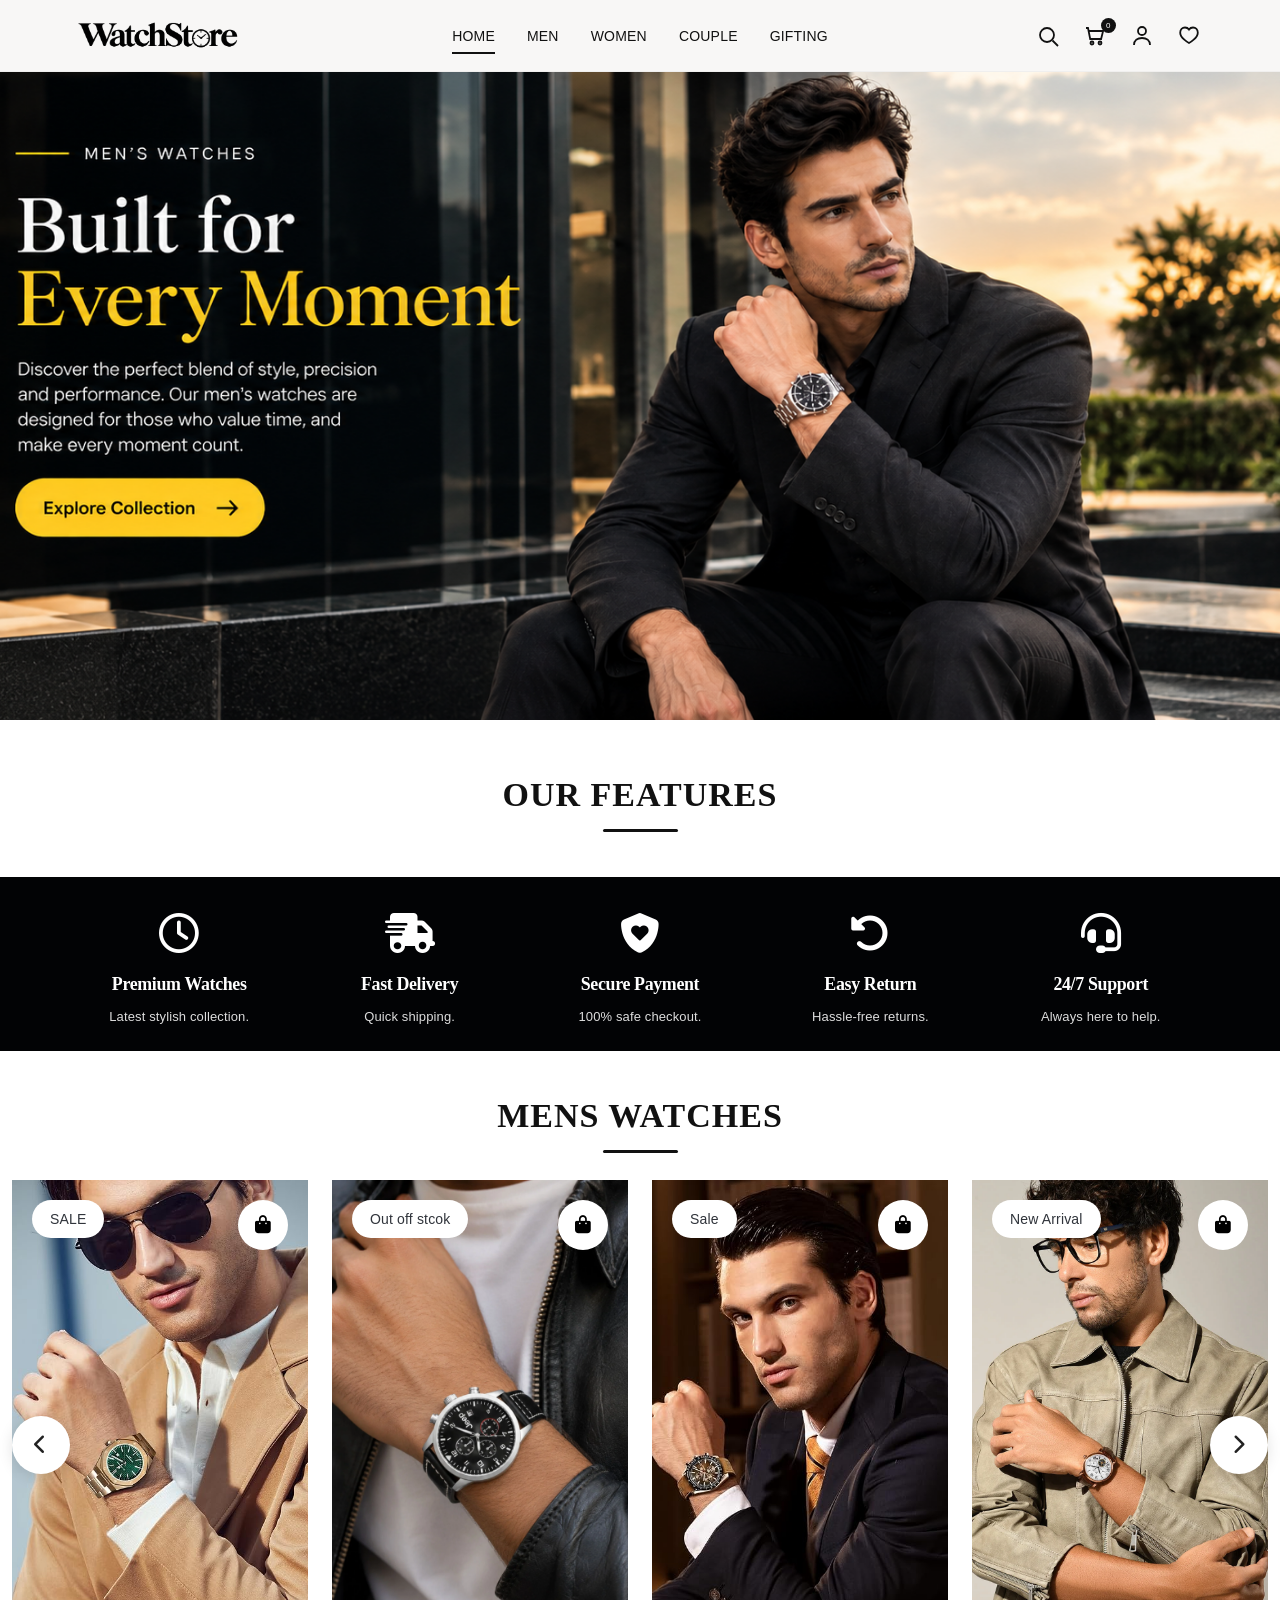
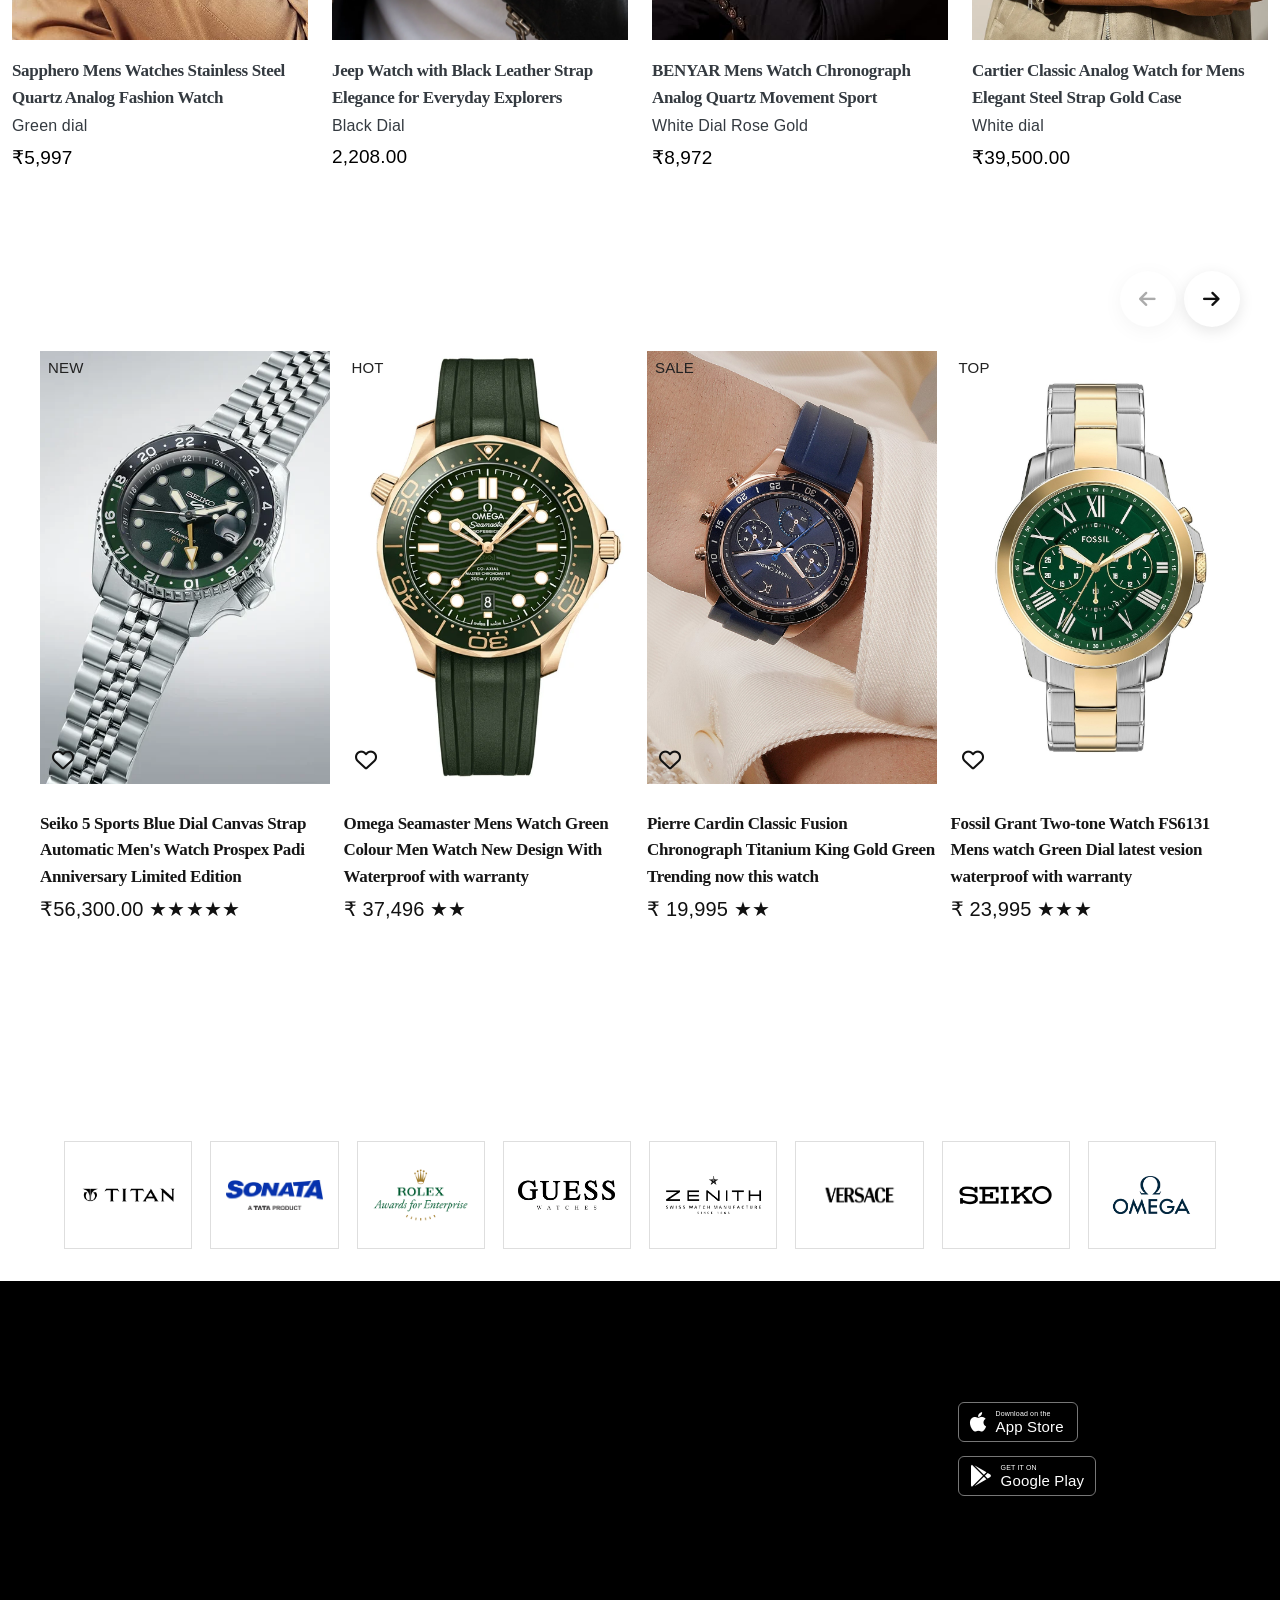
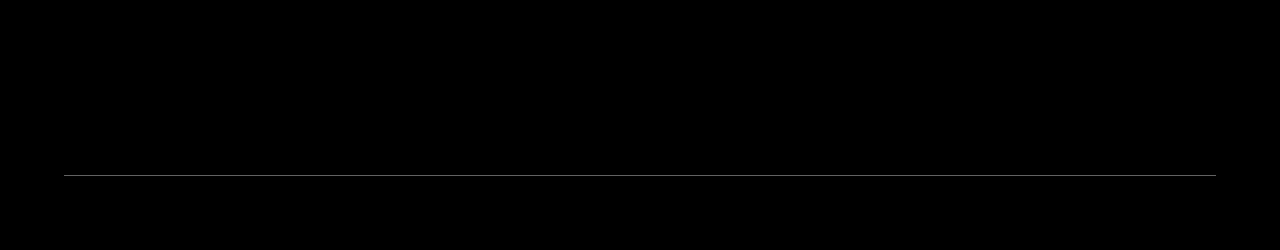
==== commit f63aeae2: "added new page gifting and others" ====
--- a/men.html
+++ b/men.html
@@ -63,8 +63,8 @@
                     WOMEN
                 </a>
 
-                <a href="luxury.html" class="nav-link">
-                    LUXURY
+                <a href="couple.html" class="nav-link">
+                    COUPLE
                 </a>
 
                 <a href="gifting.html" class="nav-link">
@@ -164,15 +164,15 @@
 
         <nav>
 
-            <a href="#">HOME</a>
-
-            <a href="#">MEN</a>
-
-            <a href="#">WOMEN</a>
-
-            <a href="#">LUXURY</a>
-
-            <a href="#">GIFTING</a>
+            <a href="index.html">HOME</a>
+
+            <a href="men.html">MEN</a>
+
+            <a href="women.html">WOMEN</a>
+
+            <a href="couple.html">COUPLE</a>
+
+            <a href="gifting.html">GIFTING</a>
 
         </nav>
 
@@ -362,7 +362,7 @@
 
         <!-- Fallback -->
         <img
-            src="image-folder/mens-phone.png"
+            src="image-folder/fallback-mens.png"
             alt=""
         >
 
@@ -1075,7 +1075,7 @@
                         <div class="watch-product-image">
 
                             <span class="watch-product-label">
-                                New
+                                NEW
                             </span>
 
                             <button class="watch-wishlist">
@@ -1116,7 +1116,7 @@
                         <div class="watch-product-image">
 
                             <span class="watch-product-label">
-                                New
+                                HOT
                             </span>
 
                             <button class="watch-wishlist">
@@ -1165,7 +1165,7 @@
                         <div class="watch-product-image">
 
                             <span class="watch-product-label">
-                                New
+                                SALE
                             </span>
 
                             <button class="watch-wishlist">
@@ -1204,7 +1204,7 @@
                         <div class="watch-product-image">
 
                             <span class="watch-product-label">
-                                New
+                                TOP
                             </span>
 
                             <button class="watch-wishlist">
@@ -1250,7 +1250,7 @@
                         <div class="watch-product-image">
 
                             <span class="watch-product-label">
-                                New
+                                LUXE
                             </span>
 
                             <button class="watch-wishlist">
@@ -1299,7 +1299,7 @@
                         <div class="watch-product-image">
 
                             <span class="watch-product-label">
-                                Sale
+                                DEAL
                             </span>
 
                             <button class="watch-wishlist">
@@ -1353,7 +1353,7 @@
                         <div class="watch-product-image">
 
                             <span class="watch-product-label">
-                                New
+                                ICON
                             </span>
 
                             <button class="watch-wishlist">
@@ -1392,7 +1392,7 @@
                         <div class="watch-product-image">
 
                             <span class="watch-product-label">
-                                New
+                                EDIT
                             </span>
 
                             <button class="watch-wishlist">
@@ -1433,7 +1433,7 @@
                         <div class="watch-product-image">
 
                             <span class="watch-product-label">
-                                Sale
+                                HOT
                             </span>
 
                             <button class="watch-wishlist">
--- a/index.css
+++ b/index.css
@@ -1488,10 +1488,8 @@
 
 .feature-item p {
     margin: 0;
-
     color: #dddddd;
-
-    font-size: clamp(14px, 1vw, 18px);
+    font-size: clamp(13px, 1vw, 18px);
     line-height: 1.5;
 }
 
@@ -2688,7 +2686,7 @@
     top: 8px;
     left: 8px;
     z-index: 5;
-    font-size: 18px;
+    font-size: 15px;
     color: #222;
     background: transparent;
 }
@@ -6844,7 +6842,7 @@
 
     .sachin-copyright {
         padding-top: 20px;
-        font-size: 14px;
+        font-size: 13px;
     }
 }
 
@@ -7010,10 +7008,7 @@
 
 
 
-
-  /* =========================================
-   SINGLE BANNER
-========================================= */
+/* SINGLE BANNER START */
 
 .single-banner {
     width: 100%;
@@ -7114,7 +7109,7 @@
 
     .single-banner img {
         width: 100%;
-        height: 1300px;
+        height: 950px;
         object-fit: cover;
         object-position: center;
     }
@@ -7123,12 +7118,525 @@
 
 
 
-
-
-
-
-
-
-
-
-
+/* SINGLE BANNER END */
+
+
+
+.video-banner {
+    width: 100%;
+    position: relative;
+    height: 80vh;
+    display: flex;
+    justify-content: center;
+    align-items: center;
+    background-color: #000; /* Optional background color to fill empty space (letterboxing) */
+}
+
+.banner-video {
+    width: 100%;
+    height: 100%;
+    display: none; /* Hide all by default */
+    object-fit: cover; /* Prevents cropping by showing the entire video frame */
+}
+
+/* Mobile: 320px - 767px */
+@media (min-width: 320px) and (max-width: 767px) {
+    .banner-video.mobile { display: block; }
+}
+
+/* Tablet: 768px - 1024px */
+@media (min-width: 768px) and (max-width: 1024px) {
+    .banner-video.tablet { display: block; }
+}
+
+/* Laptop: 1025px - 1599px */
+@media (min-width: 1025px) and (max-width: 1599px) {
+    .banner-video.laptop { display: block; }
+}
+
+/* Large Screen: 1600px+ */
+@media (min-width: 1600px) {
+    .banner-video.desktop-large { display: block; }
+}
+
+
+
+/* ========================================
+   VIDEO BANNER
+======================================== */
+
+.video-banner {
+    position: relative;
+
+    width: 100%;
+    height: 720px;
+
+    margin: 0;
+    padding: 0;
+
+    overflow: hidden;
+}
+
+
+/* ========================================
+   ALL VIDEOS
+======================================== */
+
+.banner-video {
+    position: absolute;
+
+    top: 0;
+    left: 0;
+
+    width: 100%;
+    height: 100%;
+
+    display: none;
+
+    object-fit: cover;
+    object-position: center center;
+}
+
+
+/* ========================================
+   DARK OVERLAY
+======================================== */
+
+.video-dark-overlay {
+    position: absolute;
+
+    top: 0;
+    left: 0;
+
+    width: 100%;
+    height: 100%;
+
+    background: rgba(0, 0, 0, 0.22);
+
+    z-index: 2;
+
+    pointer-events: none;
+}
+
+
+/* ========================================
+   CONTENT
+======================================== */
+
+.video-banner-content {
+    position: absolute;
+
+    top: 50%;
+    left: 50%;
+
+    transform: translate(-50%, -50%);
+
+    width: 100%;
+
+    text-align: center;
+
+    color: #ffffff;
+
+    z-index: 3;
+}
+
+
+/* ========================================
+   WELCOME TO
+======================================== */
+
+.video-welcome {
+    margin: 0 0 16px;
+
+    font-family: Georgia, serif;
+
+    font-size: 30px;
+
+    line-height: 1.2;
+
+    letter-spacing: 1px;
+
+    color: #ffffff;
+}
+
+
+/* ========================================
+   WATCH STORE
+======================================== */
+
+.video-banner-content h1 {
+    margin: 0;
+
+    font-family: Georgia, serif;
+
+    font-size: 42px;
+
+    line-height: 1.2;
+
+    letter-spacing: 4px;
+
+    color: #ffffff;
+}
+
+
+/* ========================================
+   GIFT SHOP
+======================================== */
+
+.video-gift-title {
+    margin: 40px 0 60px;
+
+    font-family: Georgia, serif;
+
+    font-size: 38px;
+
+    line-height: 1.2;
+
+    letter-spacing: 15px;
+
+    color: #ffffff;
+}
+
+
+/* ========================================
+   BUTTONS
+======================================== */
+
+.video-banner-buttons {
+    display: flex;
+
+    justify-content: center;
+    align-items: center;
+
+    gap: 42px;
+}
+
+
+/* ========================================
+   COMMON BUTTON
+======================================== */
+
+.video-btn {
+    display: flex;
+
+    justify-content: center;
+    align-items: center;
+
+    width: 225px;
+    height: 75px;
+
+    border-radius: 50px;
+
+    text-decoration: none;
+
+    font-size: 25px;
+
+    transition: all 0.35s ease;
+}
+
+
+/* ========================================
+   FOR HIM
+======================================== */
+
+.video-btn-him {
+    background: #000000;
+
+    color: #ffffff;
+}
+
+
+/* ========================================
+   FOR HER
+======================================== */
+
+.video-btn-her {
+    background: #ffffff;
+
+    color: #000000;
+}
+
+
+/* ========================================
+   HOVER
+======================================== */
+
+.video-btn-him:hover {
+    background: #ffffff;
+
+    color: #000000;
+}
+
+
+.video-btn-her:hover {
+    background: #000000;
+
+    color: #ffffff;
+}
+
+
+/* ========================================
+   PHONE
+   320px - 767px
+======================================== */
+
+@media (min-width: 320px) and (max-width: 767px) {
+
+    .video-banner {
+        height: 620px;
+    }
+
+
+    .banner-video.mobile {
+        display: block;
+
+        width: 100%;
+        height: 100%;
+
+        object-fit: cover;
+        object-position: center center;
+    }
+
+
+    .video-dark-overlay {
+        background: rgba(0, 0, 0, 0.30);
+    }
+
+
+    .video-banner-content {
+        padding: 0 20px;
+    }
+
+
+    .video-welcome {
+        margin-bottom: 12px;
+
+        font-size: 18px;
+
+        letter-spacing: 1px;
+    }
+
+
+    .video-banner-content h1 {
+        font-size: 28px;
+
+        letter-spacing: 3px;
+    }
+
+
+    .video-gift-title {
+        margin-top: 28px;
+        margin-bottom: 40px;
+
+        font-size: 23px;
+
+        letter-spacing: 7px;
+    }
+
+
+    .video-banner-buttons {
+        flex-direction: column;
+
+        gap: 15px;
+    }
+
+
+    .video-btn {
+        width: 180px;
+        height: 54px;
+
+        font-size: 18px;
+    }
+}
+
+
+/* ========================================
+   TABLET
+   768px - 1024px
+======================================== */
+
+@media (min-width: 768px) and (max-width: 1024px) {
+
+    .video-banner {
+        height: 650px;
+    }
+
+
+    .banner-video.tablet {
+        display: block;
+
+        width: 100%;
+        height: 100%;
+
+        object-fit: cover;
+        object-position: center center;
+    }
+
+
+    .video-dark-overlay {
+        background: rgba(0, 0, 0, 0.25);
+    }
+
+
+    .video-welcome {
+        margin-bottom: 14px;
+
+        font-size: 24px;
+    }
+
+
+    .video-banner-content h1 {
+        font-size: 36px;
+
+        letter-spacing: 4px;
+    }
+
+
+    .video-gift-title {
+        margin-top: 32px;
+        margin-bottom: 48px;
+
+        font-size: 31px;
+
+        letter-spacing: 11px;
+    }
+
+
+    .video-banner-buttons {
+        gap: 32px;
+    }
+
+
+    .video-btn {
+        width: 205px;
+        height: 66px;
+
+        font-size: 21px;
+    }
+}
+
+/* ========================================
+   DESKTOP
+   1600px - 1919px
+======================================== */
+
+@media (min-width: 1600px) and (max-width: 1919px) {
+
+    .video-banner {
+        height: 720px;
+    }
+
+
+    .banner-video.desktop-large {
+        display: block;
+
+        width: 100%;
+        height: 100%;
+
+        object-fit: cover;
+        object-position: center center;
+    }
+
+
+    .video-welcome {
+        font-size: 30px;
+    }
+
+
+    .video-banner-content h1 {
+        font-size: 44px;
+
+        letter-spacing: 5px;
+    }
+
+
+    .video-gift-title {
+        margin-top: 40px;
+        margin-bottom: 58px;
+
+        font-size: 39px;
+
+        letter-spacing: 15px;
+    }
+
+
+    .video-banner-buttons {
+        gap: 44px;
+    }
+
+
+    .video-btn {
+        width: 230px;
+        height: 75px;
+
+        font-size: 25px;
+    }
+}
+
+/* ========================================
+   LARGE SCREEN
+   1920px - 2560px
+======================================== */
+
+@media (min-width: 1920px) and (max-width: 2560px) {
+
+    .video-banner {
+        height: 800px;
+    }
+
+
+    .banner-video.desktop-large {
+        display: block;
+
+        width: 100%;
+        height: 100%;
+
+        object-fit: cover;
+        object-position: center center;
+    }
+
+
+    .video-welcome {
+        font-size: 34px;
+
+        letter-spacing: 2px;
+    }
+
+
+    .video-banner-content h1 {
+        font-size: 50px;
+
+        letter-spacing: 6px;
+    }
+
+
+    .video-gift-title {
+        margin-top: 45px;
+        margin-bottom: 65px;
+
+        font-size: 45px;
+
+        letter-spacing: 18px;
+    }
+
+
+    .video-banner-buttons {
+        gap: 50px;
+    }
+
+
+    .video-btn {
+        width: 250px;
+        height: 82px;
+
+        font-size: 28px;
+    }
+}
+
+
+
+
+
+
+
+
